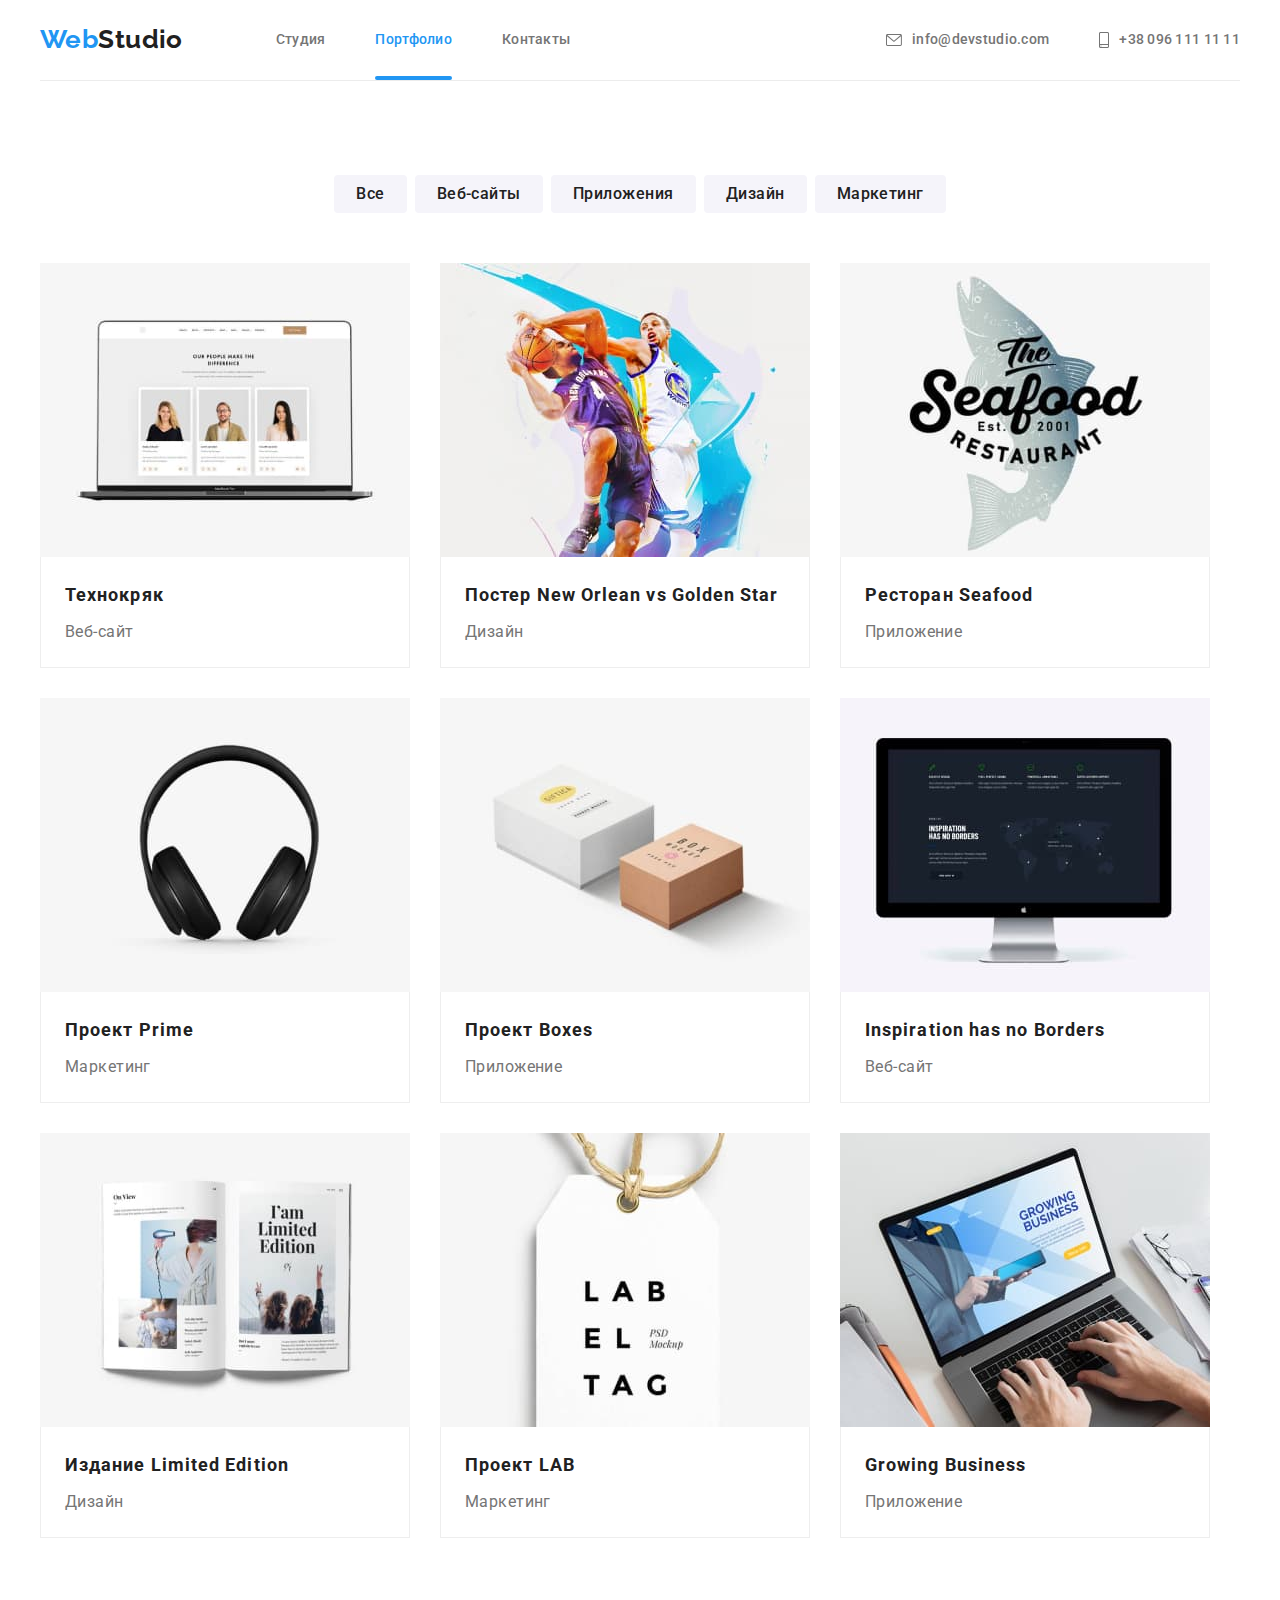
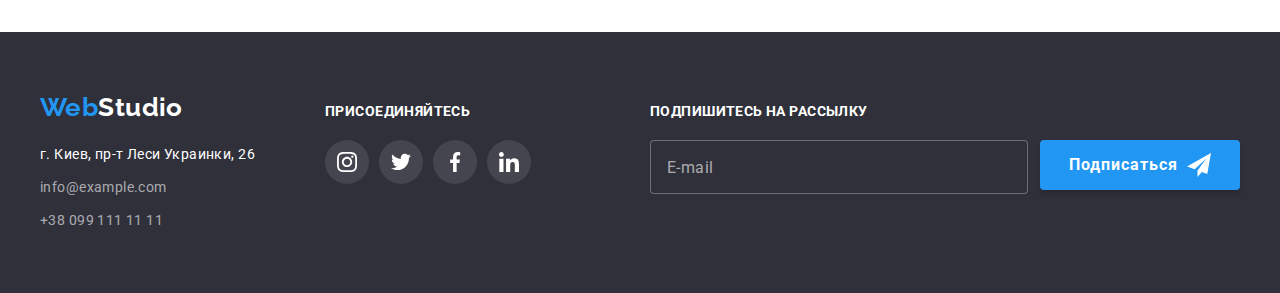
==== portfolio.html @ eac15ec3 "1" ====
<!DOCTYPE html>
<html lang="ru">
<head>
    <meta charset="UTF-8">
    <meta http-equiv="X-UA-Compatible" content="IE=edge">
    <meta name="viewport" content="width=device-width, initial-scale=1.0">
    <link href="https://fonts.googleapis.com/css2?family=Raleway:wght@700&family=Roboto:wght@400;500;700;900&display=swap"
        rel="stylesheet">
    <title>Document</title>
    <link rel="stylesheet" href="https://cdnjs.cloudflare.com/ajax/libs/modern-normalize/1.1.0/modern-normalize.min.css"
        integrity="sha512-wpPYUAdjBVSE4KJnH1VR1HeZfpl1ub8YT/NKx4PuQ5NmX2tKuGu6U/JRp5y+Y8XG2tV+wKQpNHVUX03MfMFn9Q=="
        crossorigin="anonymous" referrerpolicy="no-referrer" />
    <link rel="stylesheet" href="css/styles.css">
</head>
<body>
    <header>
        <div class="container">
        
            <nav class="menu">
                <a href="./index.html" class="logo">Web<span class="studio-black">Studio</span> </a>
                <ul class="site-nav list">
                    <li class="item"><a href="./index.html" class="color-nav">Студия</a></li>
                    <li class="item"><a href="./portfolio.html" class="color-nav current">Портфолио</a></li>
                    <li class="item"><a href="" class="color-nav">Контакты</a></li>
                </ul>
        
                <ul class="contacts-nav list">
                    <li class="contact-item">
                        <a href="mailto:info@devstudio.com" class="contact">
                            <svg width="16" height="12" class="ikon-header">
                                <use href="./images/symbol-defs.svg#envelope"></use>
                            </svg>
                            info@devstudio.com
                        </a>
                    </li>
        
        
        
                    <li class="contact-item">
                        <a href="tel:+380961111111" class="contact">
                            <svg width="10" height="16" class="ikon-header">
                                <use href="./images/symbol-defs.svg#smartphone"></use>
                            </svg>
                            +38 096 111 11 11
                        </a>
                    </li>
                </ul>
            </nav>
        </div>
    
    </header>
    <main>
        <section class="portfolio section">
            <div class="container">
                <h1 hidden>Портфолио</h1>
                <ul class="portfolio-btn list">
                    <li class="item"><button type="button" class="btn-filter">Все</button></li>
                    <li class="item"><button type="button" class="btn-filter">Веб-сайты</button></li>
                    <li class="item"><button type="button" class="btn-filter">Приложения</button></li>
                    <li class="item"><button type="button" class="btn-filter">Дизайн</button></li>
                    <li class="item"><button type="button" class="btn-filter">Маркетинг</button></li>
                </ul>
            </div>
            <div class="container">
                <ul class="portfolio-foto list">
                    <li class="element">
                        <a href="" class="decor">
                            <div class="portfolio-box">
                                <img src="./images/p-1.jpg" alt="Сайт" width="370" height="294">
                                <p class="portfolio-inbox">Lorem ipsum dolor sit amet consectetur, adipisicing elit. Totam quibusdam animi
                                     deleniti odio vitae quos soluta facilis iste rerum labore.</p>
                            </div>
                            <div class="border-content">
                                <h2 class="portfolio-title">Технокряк</h2>
                                <p class="potrfolio-text">Веб-сайт</p>
                            </div>
                        </a>
                    </li>
                    <li class="element">
                        <a href="" class="decor">
                            <div class="portfolio-box">
                                <img src="./images/p-2.jpg" alt="Сайт" width="370" height="294">
                                <p class="portfolio-inbox">Lorem ipsum dolor sit amet consectetur, adipisicing elit. Totam quibusdam animi
                                    deleniti odio vitae quos soluta facilis iste rerum labore.</p>
                            </div>
                            <div class="border-content">
                                <h2 class="portfolio-title">Постер New Orlean vs Golden Star</h2>
                                <p class="potrfolio-text">Дизайн</p>
                            </div>
                        </a>
                    </li>              
                    <li class="element">
                        <a href="" class="decor">
                            <div class="portfolio-box">
                                <img src="./images/p-3.jpg" alt="Ресторан" width="370" height="294">
                                <p class="portfolio-inbox">Lorem ipsum dolor sit amet consectetur, adipisicing elit. Totam quibusdam animi
                                    deleniti odio vitae quos soluta facilis iste rerum labore.</p>
                            </div>
                            <div class="border-content">
                                <h2 class="portfolio-title">Ресторан Seafood</h2>
                                <p class="potrfolio-text">Приложение</p>
                            </div>
                        </a>
                    </li>
                    <li class="element">
                        <a href="" class="decor">
                            <div class="portfolio-box">
                                <img src="./images/p-4.jpg" alt="Наушники" width="370" height="294">
                                <p class="portfolio-inbox">Lorem ipsum dolor sit amet consectetur, adipisicing elit. Totam quibusdam animi
                                deleniti odio vitae quos soluta facilis iste rerum labore.</p>
                            </div>                 
                            <div class="border-content">
                                <h2 class="portfolio-title">Проект Prime</h2>
                                <p class="potrfolio-text">Маркетинг</p>
                            </div>
                        </a>
                    </li>
                    <li class="element">
                        <a href="" class="decor">
                            <div class="portfolio-box">
                                <img src="./images/p-5.jpg" alt="Коробки" width="370" height="294">
                                <p class="portfolio-inbox">Lorem ipsum dolor sit amet consectetur, adipisicing elit. Totam quibusdam animi
                                    deleniti odio vitae quos soluta facilis iste rerum labore.</p>
                            </div>
                            <div class="border-content">
                                <h2 class="portfolio-title" class="potrfolio-title" >Проект Boxes</h2>
                                <p class="potrfolio-text">Приложение</p>
                            </div>
                        </a>
                    </li>
                    <li class="element">
                        <a href="" class="decor">
                            <div class="portfolio-box">
                                <img src="./images/p-6.jpg" alt="Монитор" width="370" height="294">
                                <p class="portfolio-inbox">Lorem ipsum dolor sit amet consectetur, adipisicing elit. Totam quibusdam animi
                                    deleniti odio vitae quos soluta facilis iste rerum labore.</p>
                            </div>
                            <div class="border-content">
                                <h2 class="portfolio-title"  class="potrfolio-title"lang="en">Inspiration has no Borders</h2>
                                <p class="potrfolio-text">Веб-сайт</p>
                            </div>
                        </a>
                    </li>
                    <li class="element">
                        <a href="" class="decor">
                            <div class="portfolio-box">
                                <img src="./images/p-7.jpg" alt="Журнал" width="370" height="294">
                                <p class="portfolio-inbox">Lorem ipsum dolor sit amet consectetur, adipisicing elit. Totam quibusdam animi
                                    deleniti odio vitae quos soluta facilis iste rerum labore.</p>
                            </div>
                            <div class="border-content">
                                <h2 class="portfolio-title">Издание Limited Edition</h2>
                                <p class="potrfolio-text">Дизайн</p>
                            </div>
                        </a>
                    </li>
                    <li class="element">
                        <a href="" class="decor">
                            <div class="portfolio-box">
                                <img src="./images/p-8.jpg" alt="Бирка" width="370" height="294">
                                <p class="portfolio-inbox">Lorem ipsum dolor sit amet consectetur, adipisicing elit. Totam quibusdam animi
                                    deleniti odio vitae quos soluta facilis iste rerum labore.</p>
                            </div>
                            <div class="border-content">
                                <h2 class="portfolio-title">Проект LAB</h2>
                                <p class="potrfolio-text">Маркетинг</p>
                            </div>
                        </a>
                    </li>
                    <li class="element">
                        <a href="" class="decor">
                            <div class="portfolio-box">
                                <img src="./images/p-9.jpg" alt="Ноутбук" width="370" height="294">
                                <p class="portfolio-inbox">Lorem ipsum dolor sit amet consectetur, adipisicing elit. Totam quibusdam animi
                                    deleniti odio vitae quos soluta facilis iste rerum labore.</p>
                            </div>
                            <div class="border-content">
                                <h2 class="portfolio-title" lang="en">Growing Business</h2>
                                <p class="potrfolio-text">Приложение</p>
                            </div>
                        </a>
                    </li>
                </ul>
            </div>
        </section>
    </main>
    <footer class="footer">
    <div class="container">
        <address>
            <div class="about-footer">
                <div class="footer-content">
    
                    <a href="./index.html" class="logo-footer">Web<span class="studio-white">Studio</span></a>
                    <ul class="footer-nav list">
    
                        <li><a href="https://goo.gl/maps/dz8LgYKqn3LP9GC87" target="_blank" class="contact-map">г. Киев,
                                пр-т
                                Леси Украинки,
                                26</a></li>
                        <li><a href="mailto:info@example.com" class="contact-footer">info@example.com</a></li>
                        <li><a href="tel:+380991111111" class="contact-footer">+38 099 111 11 11</a></li>
                    </ul>
                </div>
                <div>
    
                    <h2 class="invite">ПРИСОЕДИНЯЙТЕСЬ</h2>
                    <div class="">
                        <ul class="footer-soc list">
                            <li class="social-item">
                                <a href="" class="social-link">
                                    <svg class="social-element" width="20" height="20">
                                        <use href="./images/symbol-defs.svg#instagram"></use>
                                    </svg>
                                </a>
                            </li>
                            <li class="social-item">
                                <a href="" class="social-link">
                                    <svg class="social-element" width="20" height="20">
                                        <use href="./images/symbol-defs.svg#twitter"></use>
                                    </svg>
                                </a>
                            </li>
                            <li class="social-item">
                                <a href="" class="social-link">
                                    <svg class="social-element" width="20" height="20">
                                        <use href="./images/symbol-defs.svg#facebook"></use>
                                    </svg>
                                </a>
                            </li>
                            <li class="social-item">
                                <a href="" class="social-link">
                                    <svg class="social-element" width="20" height="20">
                                        <use href="./images/symbol-defs.svg#linkedin"></use>
                                    </svg>
                                </a>
                            </li>
                        </ul>
                    </div>
    
                </div>
                <div class="subscribe">
                    <p class="invite">ПОДПИШИТЕСЬ НА РАССЫЛКУ</p>
                    <form class="box-subscribe">
                        <label for="subscribe"></label>
                        <input class="input-subscribe" type="email" name="subscribe" id="subscribe" placeholder="E-mail">
                        <button class="btn-subscribe" type="submit">Подписаться
                            <svg width="24" height="24">
                                <use href="./images/symbol-defs.svg#telegram"></use>
                            </svg>
                        </button>
                    </form>
                </div>
            </div>
        </address>
    </div>
    </footer>
    

</body>
</html>
---- css/styles.css ----
:root {
  --primery-text-color: #212121;
  --title-text-color: #757575;
  --acccent-text-color: #2196f3;
  --text-white-color: #ffffff;
  --button-portfolio: #f5f4fa;
  --back-ground-color: #ffffff;
  --border-color: #eeeeee;
  --bkg-hover-btn-hero: #188ce8;
  --bkg-hero: #2f303a;
  --bottom-line-header: #ececec;
  --logo-of-clients: #afb1b8;
}

body {
  font-family: Roboto, sans-serif;
  color: var(--title-text-color);
  letter-spacing: 0.03em;
  margin: 0;
  background-color: var(--back-ground-color);
  font-size: 14px;
}

img {
  display: block;
}

.title {
  color: var(--primery-text-color);
  font-weight: 700;
  font-size: 36px;
  line-height: 1.16;
  text-align: center;
  margin-top: 0;
  margin-bottom: 50px;
}

.list {
  list-style: none;
  padding: 0px;
  margin: 0px;
}

.text {
  line-height: 1.71;
  margin: 10px 0 0 0;
}
.section {
  padding-top: 94px;
  padding-bottom: 94px;
}

.container {
  margin: 0 auto;
  padding-left: 15px;
  padding-right: 15px;
  width: 1200px;
}

/* header */
.header {
  background-color: var(--back-ground-color);
}

.menu {
  display: flex;
  align-items: center;
  border-bottom: 1px solid var(--bottom-line-header);
}

.logo {
  margin-right: 93px;
  color: var(--acccent-text-color);
  font-family: Raleway, sans-serif;
  font-weight: 700;
  font-size: 26px;
  line-height: 1.2;
  text-decoration: none;
}

.studio-black {
  color: var(--primery-text-color);
}

.studio-white {
  color: var(--text-white-color);
}

.site-nav {
  display: flex;
}
.site-nav .item + .item {
  margin-left: 50px;
}

.item :hover,
.item :focus {
  color: var(--acccent-text-color);
}

.site-nav .color-nav.current {
  color: var(--acccent-text-color);
}
.item {
  position: relative;
}

.color-nav.current::after {
  opacity: 1;
}

.color-nav::after{
  content: '';
  position: absolute;
  background-color:  var(--acccent-text-color);
  height: 4px;
  width: 100%;
  left: 0;
  bottom: 0;
  opacity: 0;
  border-radius:2px ;
}

.color-nav {
  color: var(--title-text-color);
  display: block;
  padding-top: 32px;
  padding-bottom: 32px;
  font-weight: 500;
  line-height: 1.14;
  letter-spacing: 0.02em;
  text-decoration: none;
}

.contacts-nav {
  display: flex;
  align-items: center;
  margin-left: auto;
}

.contacts-nav .contact-item +.contact-item {
  margin-left: 50px;
}

.contact-item :hover,
.contact-item :focus {
  color: var(--acccent-text-color);
  fill: var(--acccent-text-color);
}

.contact {
  padding-top: 32px;
  padding-bottom: 32px;
  color: var(--title-text-color);
  font-weight: 500;
  line-height: 1.14;
  letter-spacing: 0.02em;
  text-decoration: none;
  fill: var(--title-text-color);
  align-items: center;
  display: flex;
}
.ikon-header {
  margin-right: 10px;
}

/* hero */
.hero {
  max-width: 1600px;
  height: 600px;
  margin-left: auto;
  margin-right: auto;
  text-align: center;

  background-image: linear-gradient(
      rgba(47, 48, 58, 0.4),
      rgba(47, 48, 58, 0.4)
    ),
    url(../images/hero-img.jpg);
  background-repeat: no-repeat;
  background-position: center;
  background-size: cover;
  background-color: var(--bkg-hero);
  padding-top: 200px;
  padding-bottom: 200px;
}

.hero-title {
  width: 696px;
  margin: 0 auto;
  color: var(--text-white-color);
  font-weight: 900;
  font-size: 44px;
  line-height: 1.36;
  text-align: center;
  letter-spacing: 0.06em;
}

.hero-button {
  height: 50px;
  width: 200px;
  color: var(--text-white-color);
  background-color: var(--acccent-text-color);
  font-family: "Roboto";
  font-weight: 700;
  font-size: 16px;
  line-height: 1.88;
  letter-spacing: 0.06em;
  border-radius: 4px;
  text-align: center;
  border: 1px transparent;
  margin-top: 30px;
  cursor: pointer;
  box-shadow: 0px 4px 4px rgba(0, 0, 0, 0.15);
}

.hero-button:hover,
.hero-button:focus {
  background-color: var(--bkg-hover-btn-hero);
}





/* our advantage */
.advantage {
  padding-bottom: 0;
}

.list.odds {
  display: flex;
  flex-wrap: wrap;
}

.info::before {
  display: block;
  content: "";
  height: 120px;
  margin-bottom: 30px;
  background-size: 70px;
  background-repeat: no-repeat;
  background-position: center;
  background-color: var(--button-portfolio);
}

.ikon-clock::before {
  background-image: url(../images/clock.svg);
}

.ikon-antenna::before {
  background-image: url(../images/antenna.svg);
}

.ikon-diagram::before {
  background-image: url(../images/diagram.svg);
}

.ikon-astronaut::before {
  background-image: url(../images/astronaut.svg);
}

.info {
  width: 270px;
  margin-right: 30px;
}

.info:nth-child(4n) {
  margin-right: 0;
}

.advantage-list {
  color: var(--primery-text-color);
  margin: 0;
  font-weight: 700;
  font-size: 14px;
  line-height: 1.14;
}

/* our work */
.work-foto {
  position: relative;
}

.work-text{
  position: absolute;
  left: 0;
  bottom: 0;
  height: 70px;
  width: 100%;
  margin: 0;
  display: flex;
  justify-content: center;
  align-items: center;
  font-weight: 700;
  line-height: 1.14;
  color: var(--text-white-color);
  background-color: rgba(47, 48, 58, 0.8);
}

.example {
  margin-right: 30px;
}

.example:nth-child(3n) {
  margin-right: 0px;
}

/* section-our-team */
.team {
  background-color: var(--button-portfolio);
}

.list.row {
  display: flex;
  flex-wrap: wrap;
}

.staff {
  background-color: var(--back-ground-color);
  border-radius: 0 0 4px 4px;
  margin-right: 30px;
  box-shadow: 0px 1px 3px rgba(0, 0, 0, 0.12), 0px 1px 1px rgba(0, 0, 0, 0.14),
    0px 2px 1px rgba(0, 0, 0, 0.2);
}

.staff:nth-child(4n) {
  margin-right: 0;
}

.staff-info {
  text-align: center;
  padding-top: 30px;
  padding-bottom: 30px;
}

.team-name {
  color: var(--primery-text-color);
  font-weight: 500;
  font-size: 16px;
  line-height: 1.18;
  margin: 0 0 10px 0;
}

.position {
  font-size: 16px;
  line-height: 1.18;
  margin: 0;
}

.staff-soc {
  display: flex;
  justify-content: center;
  margin-top: 16px;
}

.soc-item + .soc-item {
  margin-left: 10px;
}

.soc-link {
  width: 44px;
  height: 44px;
  border-radius: 50%;
  display: flex;
  align-items: center;
  justify-content: center;
  fill: var(--logo-of-clients);
}

.soc-link:hover {
  background-color: var(--acccent-text-color);
  fill: var(--text-white-color);
}
.soc-link:focus {
  background-color: var(--acccent-text-color);
  fill: var(--text-white-color);
}

/* our clients */
.clients-list {
  display: flex;
  justify-content: center;
}

.clients-item + .clients-item {
  margin-left: 30px;
}
.clients-item {
  width: 170px;
  height: 92px;
  border: 1px solid var(--logo-of-clients);
  border-radius: 4px;
  display: flex;
  justify-content: center;
  align-items: center;
}
.clients-item:hover,
.clients-item:focus {
  border-color: var(--acccent-text-color);
}

.clients-link {
  padding: 15px 32px;
  fill: var(--logo-of-clients);
}
.clients-link:hover,
.clients-link:focus {
  fill: var(--acccent-text-color);
}

/* footer */

.logo-footer {
  color: var(--acccent-text-color);
  font-family: Raleway, sans-serif;
  font-weight: 700;
  font-size: 26px;
  line-height: 1.2;
  text-decoration: none;
}
.footer-content {
  font-style: normal;
  margin-right: 70px;
}

.footer {
  background-color: var(--bkg-hero);
  padding-top: 60px;
  padding-bottom: 60px;
}
.about-footer {
  display: flex;
}

.contact-map {
  display: inline-block;
  color: var(--text-white-color);
  line-height: 1.71;
  text-decoration: none;
  margin: 20px 0 0 0;
}

.contact-footer {
  display: inline-block;
  color: rgba(255, 255, 255, 0.6);
  line-height: 1.71;
  text-decoration: none;
  margin: 9px 0 0 0;
}

.invite {
  margin-top: 12px;
  margin-bottom: 20px;
  font-family: "Roboto";
  font-style: normal;
  font-weight: 700;
  font-size: 14px;
  line-height: 1.14;
  letter-spacing: 0.03em;
  color: var(--text-white-color);
}

.footer-soc {
  display: flex;
}
.footer-nav :hover,
.footer-nav :focus {
  color: var(--acccent-text-color);
}

.social-item {
  margin-right: 10px;
}
.social-link {
  width: 44px;
  height: 44px;
  border-radius: 50%;
  display: flex;
  align-items: center;
  justify-content: center;
  background: rgba(255, 255, 255, 0.1);
}

.social-link:hover {
  background-color: var(--acccent-text-color);
}
.social-link:focus {
  background-color: var(--acccent-text-color);
}

.social-element {
  fill: var(--text-white-color);
}
.subscribe{
  margin-left: auto;
}
.box-subscribe{
  display: flex;
}
.input-subscribe{
  width: 358px;
  height: 50px;
  border: 1px solid rgba(255, 255, 255, 0.3);
  border-radius: 4px;
  background-color: var(--bkg-hero);
  padding-left: 16px;
  display: flex;
  align-items: center;
  font-family: 'Roboto';
  font-style: normal;
  font-weight: 400;
  font-size: 16px;
  line-height: 1.25;
  color: rgba(255, 255, 255, 0.6);
  letter-spacing: 0.03em;
}
.input-subscribe::placeholder{
  color: rgba(255, 255, 255, 0.6);
}
.btn-subscribe{
  display: flex;
  align-items: center;
  justify-content: space-between;
  height: 50px;
  width: 200px;
  padding: 0 29px;
  color: var(--text-white-color);
  background-color: var(--acccent-text-color);
  font-family: "Roboto";
  font-weight: 700;
  font-size: 16px;
  line-height: 1.88;
  letter-spacing: 0.06em;
  border-radius: 4px;
  margin-left: 12px;
  text-align:center;
  border: 1px transparent;
  cursor: pointer;
  box-shadow: 0px 4px 4px rgba(0, 0, 0, 0.15);
}
.btn-subscribe:hover,
.btn-subscribe:focus{
  background-color: var(--bkg-hover-btn-hero);
}

/* portfolio */
.portfolio {
  background-color: var(--back-ground-color);
}

.portfolio-btn {
  padding-top: 0;
  padding-bottom: 50px;
}

.portfolio-title {
  margin: 0 0 4px 0;
  color: var(--primery-text-color);
  font-weight: 700;
  font-size: 18px;
  line-height: 2;
  letter-spacing: 0.06em;
}

.potrfolio-text {
  margin: 0;
  color: var(--title-text-color);
  font-size: 16px;
  line-height: 1.88;
}



.portfolio-btn.list {
  display: flex;
  justify-content: center;
}

.portfolio-btn .item + .item {
  margin-left: 8px;
}

.btn-filter {
  display: inline-block;
  color: var(--primery-text-color);
  background-color: var(--button-portfolio);
  font-family: "Roboto";
  font-style: normal;
  font-weight: 500;
  font-size: 16px;
  line-height: 1.62;
  letter-spacing: 0.03em;
  border-radius: 4px;
  padding: 6px 22px;
  text-align: center;
  border: 1px transparent;
  cursor: pointer;
}

.btn-filter:hover,
.btn-filter:focus {
  color: var(--text-white-color);
  background-color: var(--acccent-text-color);
  box-shadow: 0px 3px 1px rgba(0, 0, 0, 0.1), 0px 1px 2px rgba(0, 0, 0, 0.08),
    0px 2px 2px rgba(0, 0, 0, 0.12);
}

.portfolio-foto {
  display: flex;
  flex-wrap: wrap;
}

.border-content {
  padding: 20px 24px;
  border-bottom: 1px solid var(--border-color);
  border-left: 1px solid var(--border-color);
  border-right: 1px solid var(--border-color);
}

.element {
  margin-right: 30px;
  margin-bottom: 30px;
  
}

.decor:hover .portfolio-inbox,
.decor:focus .portfolio-inbox{
  transform: translateY(0);
}
 

.decor:hover,
.decor:focus {
  box-shadow: 0px 1px 1px rgba(0, 0, 0, 0.12),
  0px 4px 4px rgba(0, 0, 0, 0.06),
  1px 4px 6px rgba(0, 0, 0, 0.16);
}

 
.element:nth-child(3n) {
  margin-right: 0;
}

.element:nth-last-child(-n + 3) {
  margin-bottom: 0;
}
.decor {
  text-decoration: none;
  display: block;
}

.portfolio-box{
  position: relative;
  overflow: hidden;
}

.portfolio-inbox{
  position: absolute;
  left: 0;
  bottom: 0;
  height: 100%;
  margin: 0;
  padding: 64px 24px 64px 24px;
  color: var(--text-white-color);
  background-color: rgba(33, 150, 243, 0.9);
  font-size: 18px;
  line-height: 1.55;
  transform: translateY(101%);
  transition: transform 250ms cubic-bezier(0.4, 0, 0.2, 1);
}
.is-hidden {
  visibility: hidden;
  opacity: 0;
  pointer-events: none;
}

.backdrop {
  position: fixed;
  top: 0;
  left: 0;
  width: 100%;
  height: 100%;
  background-color: rgba(0, 0, 0, 0.2);
  transition: opacity 250ms,visibility 250ms;
}

.backdrop.is-hidden .modal{
  transform: translate(-50%, -50%) scale(10%);
}
.modal {
  position: absolute;
  top: 50%;
  left: 50%;
  transform: translate(-50%, -50%) scale(100%);
  width: 528px;
  min-height: 581px;
  padding: 40px;
  background-color: var(--back-ground-color);
  box-shadow: 0px 1px 3px rgba(0, 0, 0, 0.12),
  0px 1px 1px rgba(0, 0, 0, 0.14),
  0px 2px 1px rgba(0, 0, 0, 0.2);
  border-radius: 4px;
  transition: transform 250ms cubic-bezier(0.075, 0.82, 0.165, 1);
}
.btn-close:hover,
.btn-close:focus{
  fill: var(--acccent-text-color);
}

.btn-close {
  display: flex;
  justify-content: center;
  align-items: center;
  position: absolute;
  width: 30px;
  height: 30px;
  top: 8px;
  right: 8px;
  cursor: pointer;
  background-color: var(--back-ground-color);
  border-radius: 50%;
  border: 1px solid rgba(0, 0, 0, 0.1);
  padding: 0;
}

.form-title{
  margin: 0;
  padding-bottom: 12px;
  font-weight: 700;
  font-size: 20px;
  line-height: 1.15;
  text-align: center;
  color: var(--primery-text-color);
}
.form-group {
  display: flex;
  flex-direction: column;
}


.label-title{
  position: relative;
  padding-bottom: 4px;
  font-size: 12px;
  line-height: 1.16;
  letter-spacing: 0.01em;
  color: var(--title-text-color);
}
.form-field{
position: relative;
display: flex;
flex-direction: column;
margin-bottom: 10px;
}

.input-text:focus {
  outline: 1px solid var(--acccent-text-color);
}

.input-text:focus+.form-icon {
  fill: var(--acccent-text-color);
}

.input-text{
  height: 40px;
  padding-left: 42px;
  border: 1px solid rgba(33, 33, 33, 0.2);
  border-radius: 4px;
  transition: 250ms cubic-bezier(0.4, 0, 0.2, 1);
}

.form-icon{
  position: absolute;
  top: 50%;
  left: 12px;
  transform: translateY(-50%);
  transition: 250ms cubic-bezier(0.4, 0, 0.2, 1);
}
.modal-coment:focus {
 outline:1px solid var(--acccent-text-color);
  
}

.modal-coment{
  
  margin-bottom: 20px;
  padding: 12px 16px;
  resize: none;
  height: 120px;
  border: 1px solid rgba(33, 33, 33, 0.2);
  border-radius: 4px;
  transition: 250ms cubic-bezier(0.4, 0, 0.2, 1);
}
.modal-coment::placeholder{
  font-size: 12px;
  line-height: 1.16;
  letter-spacing: 0.01em;
  color: rgba(117, 117, 117, 0.5);
  background-color: transparent;
}

.form-agree{
  position: relative;
  line-height:1.71;
  display: flex;
  align-items: center;
  justify-content: center;
}



.form-link{
  line-height:1.71;
  color: var(--acccent-text-color);
}
.form-link:hover{
  text-decoration: none;
}

.visually-hidden{
  -webkit-appearance: none;
  -moz-appearance: none;
  appearance: none;
  /* width: 1px;
  height: 1px;
  margin: -1px;
  bottom: 0;
  padding: 0;
  clip: rect(0 0 0 0);
  overflow: hidden; */
}

.checkbox-agree{
  position: absolute;
  /* margin-right: 7px;
  width: 16px;
  height: 15px; */
}


.castom-check{
  margin-right: 7px;
  width: 16px;
  height: 15px;
  border-radius: 2px;
  border: 2px solid var(--primery-text-color); 
}


.checkbox-agree:checked +.castom-check{
background-color: var(--acccent-text-color);
border-color: transparent;
background-origin:content-box ;
background-image: url(../images/check.svg);
background-size: contain;
background-repeat: no-repeat;
}
.checkbox-agree:focus +.castom-check {
 box-shadow: 0px 0px 1px 1px rgba(96, 93, 93,0.8);

}
.send-button{
  display: flex;
  justify-content: center;
}
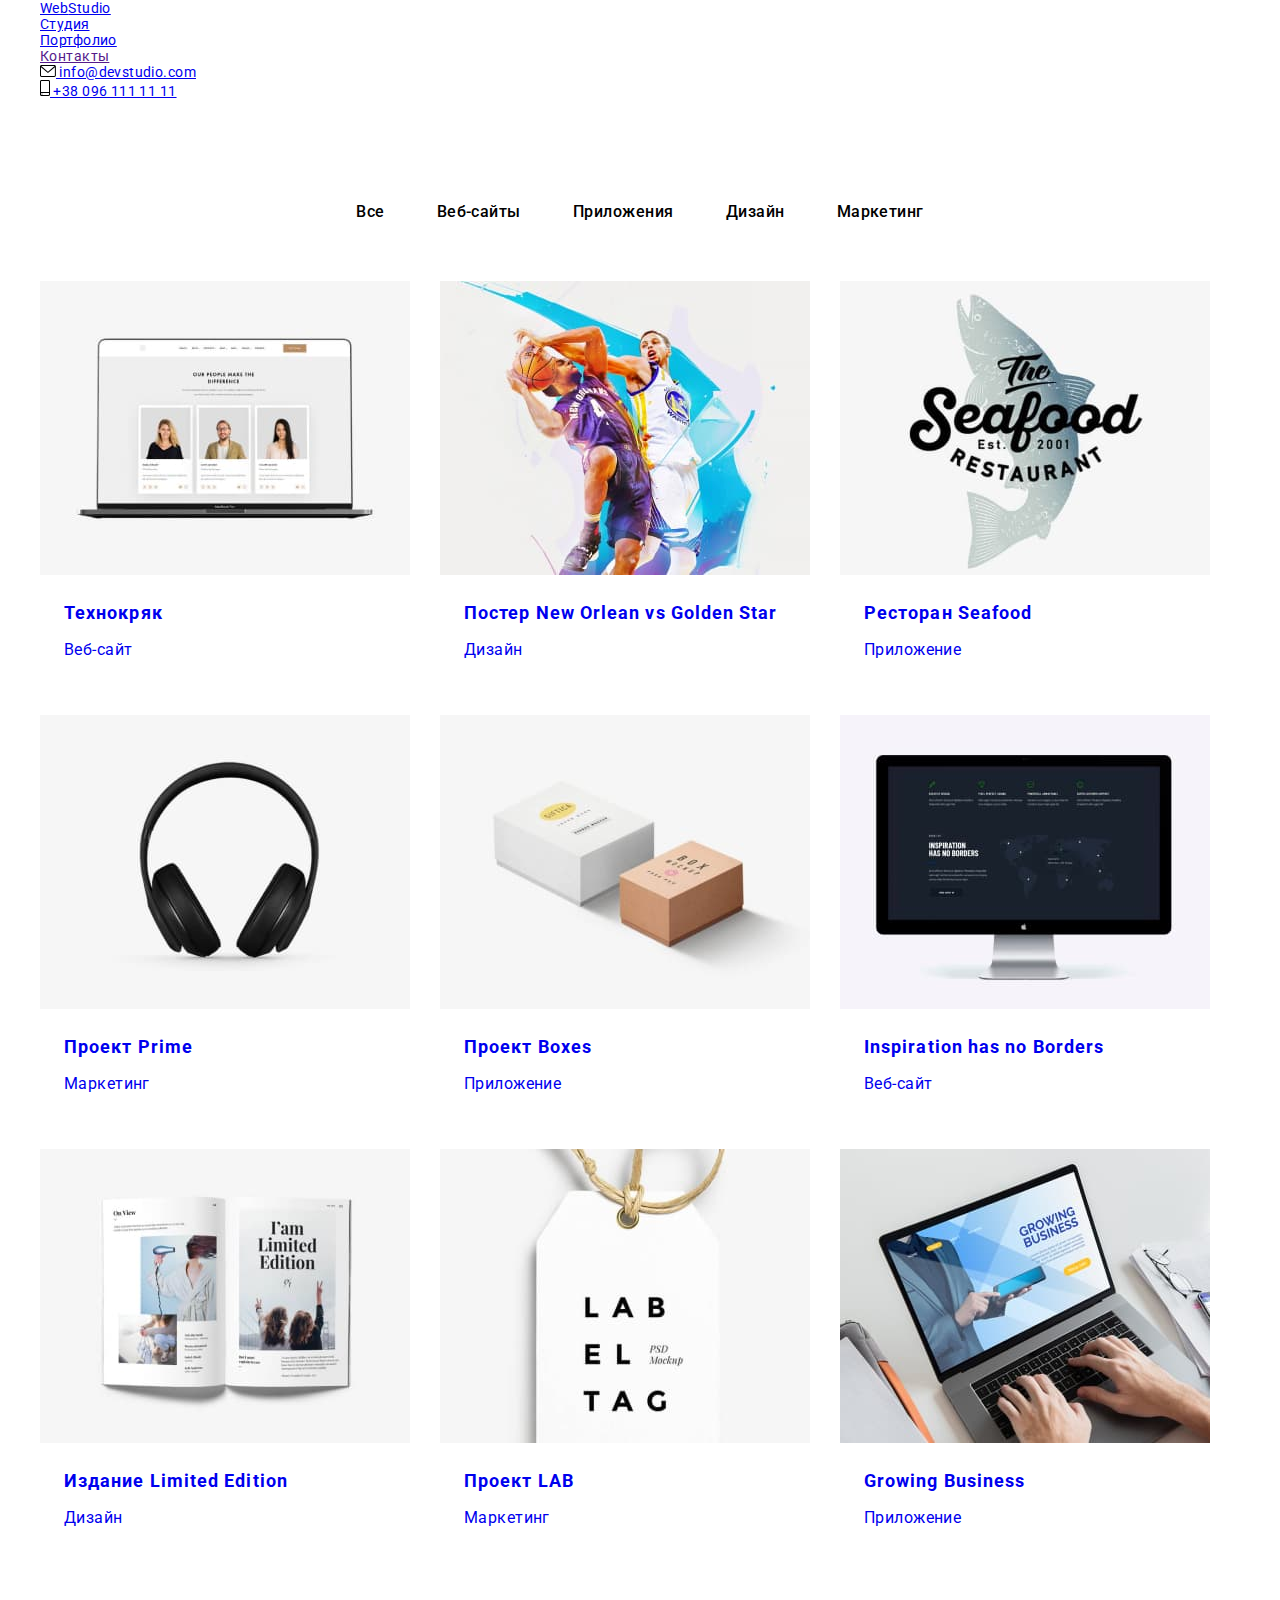
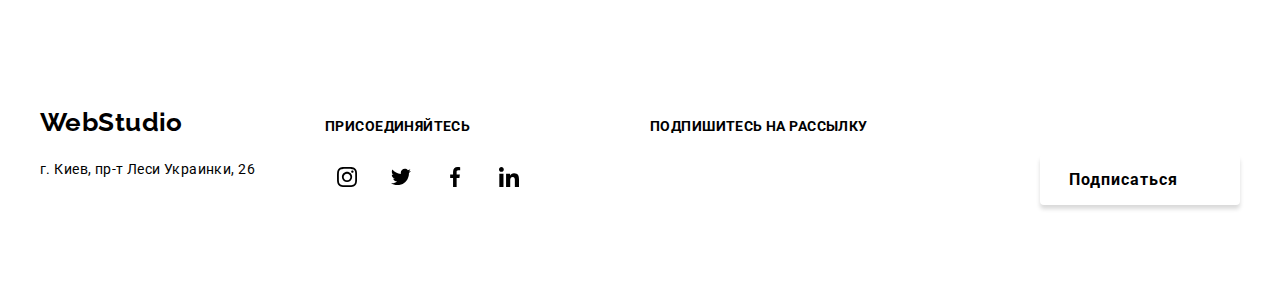
==== commit 9881f029: "2" ====
--- a/portfolio.html
+++ b/portfolio.html
@@ -17,28 +17,26 @@
         <div class="container">
         
             <nav class="menu">
-                <a href="./index.html" class="logo">Web<span class="studio-black">Studio</span> </a>
+                <a href="./index.html" class="menu__logo">Web<span class="menu__logo--black">Studio</span></a>
                 <ul class="site-nav list">
-                    <li class="item"><a href="./index.html" class="color-nav">Студия</a></li>
-                    <li class="item"><a href="./portfolio.html" class="color-nav current">Портфолио</a></li>
-                    <li class="item"><a href="" class="color-nav">Контакты</a></li>
+                    <li class="site-nav__item"><a href="./index.html" class="site-nav__pages">Студия</a></li>
+                    <li class="site-nav__item"><a href="./portfolio.html" class="site-nav__pages current">Портфолио</a></li>
+                    <li class="site-nav__item"><a href="" class="site-nav__pages">Контакты</a></li>
                 </ul>
         
                 <ul class="contacts-nav list">
-                    <li class="contact-item">
-                        <a href="mailto:info@devstudio.com" class="contact">
-                            <svg width="16" height="12" class="ikon-header">
+                    <li class="contacts-nav__item">
+                        <a href="mailto:info@devstudio.com" class="contacts-nav__contact">
+                            <svg width="16" height="12" class="contacts-nav__icon">
                                 <use href="./images/symbol-defs.svg#envelope"></use>
                             </svg>
                             info@devstudio.com
                         </a>
                     </li>
-        
-        
-        
-                    <li class="contact-item">
-                        <a href="tel:+380961111111" class="contact">
-                            <svg width="10" height="16" class="ikon-header">
+                    
+                    <li class="contacts-nav__item">
+                        <a href="tel:+380961111111" class="contacts-nav__contact">
+                            <svg width="10" height="16" class="contacts-nav__icon">
                                 <use href="./images/symbol-defs.svg#smartphone"></use>
                             </svg>
                             +38 096 111 11 11
--- a/css/styles.css
+++ b/css/styles.css
@@ -1,16 +1,3 @@
-:root {
-  --primery-text-color: #212121;
-  --title-text-color: #757575;
-  --acccent-text-color: #2196f3;
-  --text-white-color: #ffffff;
-  --button-portfolio: #f5f4fa;
-  --back-ground-color: #ffffff;
-  --border-color: #eeeeee;
-  --bkg-hover-btn-hero: #188ce8;
-  --bkg-hero: #2f303a;
-  --bottom-line-header: #ececec;
-  --logo-of-clients: #afb1b8;
-}
 
 body {
   font-family: Roboto, sans-serif;
@@ -56,172 +43,8 @@
   padding-right: 15px;
   width: 1200px;
 }
-
 /* header */
-.header {
-  background-color: var(--back-ground-color);
-}
-
-.menu {
-  display: flex;
-  align-items: center;
-  border-bottom: 1px solid var(--bottom-line-header);
-}
-
-.logo {
-  margin-right: 93px;
-  color: var(--acccent-text-color);
-  font-family: Raleway, sans-serif;
-  font-weight: 700;
-  font-size: 26px;
-  line-height: 1.2;
-  text-decoration: none;
-}
-
-.studio-black {
-  color: var(--primery-text-color);
-}
-
-.studio-white {
-  color: var(--text-white-color);
-}
-
-.site-nav {
-  display: flex;
-}
-.site-nav .item + .item {
-  margin-left: 50px;
-}
-
-.item :hover,
-.item :focus {
-  color: var(--acccent-text-color);
-}
-
-.site-nav .color-nav.current {
-  color: var(--acccent-text-color);
-}
-.item {
-  position: relative;
-}
-
-.color-nav.current::after {
-  opacity: 1;
-}
-
-.color-nav::after{
-  content: '';
-  position: absolute;
-  background-color:  var(--acccent-text-color);
-  height: 4px;
-  width: 100%;
-  left: 0;
-  bottom: 0;
-  opacity: 0;
-  border-radius:2px ;
-}
-
-.color-nav {
-  color: var(--title-text-color);
-  display: block;
-  padding-top: 32px;
-  padding-bottom: 32px;
-  font-weight: 500;
-  line-height: 1.14;
-  letter-spacing: 0.02em;
-  text-decoration: none;
-}
-
-.contacts-nav {
-  display: flex;
-  align-items: center;
-  margin-left: auto;
-}
-
-.contacts-nav .contact-item +.contact-item {
-  margin-left: 50px;
-}
-
-.contact-item :hover,
-.contact-item :focus {
-  color: var(--acccent-text-color);
-  fill: var(--acccent-text-color);
-}
-
-.contact {
-  padding-top: 32px;
-  padding-bottom: 32px;
-  color: var(--title-text-color);
-  font-weight: 500;
-  line-height: 1.14;
-  letter-spacing: 0.02em;
-  text-decoration: none;
-  fill: var(--title-text-color);
-  align-items: center;
-  display: flex;
-}
-.ikon-header {
-  margin-right: 10px;
-}
-
 /* hero */
-.hero {
-  max-width: 1600px;
-  height: 600px;
-  margin-left: auto;
-  margin-right: auto;
-  text-align: center;
-
-  background-image: linear-gradient(
-      rgba(47, 48, 58, 0.4),
-      rgba(47, 48, 58, 0.4)
-    ),
-    url(../images/hero-img.jpg);
-  background-repeat: no-repeat;
-  background-position: center;
-  background-size: cover;
-  background-color: var(--bkg-hero);
-  padding-top: 200px;
-  padding-bottom: 200px;
-}
-
-.hero-title {
-  width: 696px;
-  margin: 0 auto;
-  color: var(--text-white-color);
-  font-weight: 900;
-  font-size: 44px;
-  line-height: 1.36;
-  text-align: center;
-  letter-spacing: 0.06em;
-}
-
-.hero-button {
-  height: 50px;
-  width: 200px;
-  color: var(--text-white-color);
-  background-color: var(--acccent-text-color);
-  font-family: "Roboto";
-  font-weight: 700;
-  font-size: 16px;
-  line-height: 1.88;
-  letter-spacing: 0.06em;
-  border-radius: 4px;
-  text-align: center;
-  border: 1px transparent;
-  margin-top: 30px;
-  cursor: pointer;
-  box-shadow: 0px 4px 4px rgba(0, 0, 0, 0.15);
-}
-
-.hero-button:hover,
-.hero-button:focus {
-  background-color: var(--bkg-hover-btn-hero);
-}
-
-
-
-
 
 /* our advantage */
 .advantage {
@@ -669,6 +492,9 @@
   transform: translateY(101%);
   transition: transform 250ms cubic-bezier(0.4, 0, 0.2, 1);
 }
+
+/* modal window */
+
 .is-hidden {
   visibility: hidden;
   opacity: 0;
@@ -703,12 +529,12 @@
   border-radius: 4px;
   transition: transform 250ms cubic-bezier(0.075, 0.82, 0.165, 1);
 }
-.btn-close:hover,
-.btn-close:focus{
+.modal__close:hover,
+.modal__close:focus{
   fill: var(--acccent-text-color);
 }
 
-.btn-close {
+.modal__close {
   display: flex;
   justify-content: center;
   align-items: center;
@@ -724,7 +550,7 @@
   padding: 0;
 }
 
-.form-title{
+.modal__title{
   margin: 0;
   padding-bottom: 12px;
   font-weight: 700;
@@ -733,13 +559,13 @@
   text-align: center;
   color: var(--primery-text-color);
 }
-.form-group {
+.modal__group {
   display: flex;
   flex-direction: column;
 }
 
 
-.label-title{
+.modal__label{
   position: relative;
   padding-bottom: 4px;
   font-size: 12px;
@@ -747,22 +573,22 @@
   letter-spacing: 0.01em;
   color: var(--title-text-color);
 }
-.form-field{
+.modal__field{
 position: relative;
 display: flex;
 flex-direction: column;
 margin-bottom: 10px;
 }
 
-.input-text:focus {
+.modal__input:focus {
   outline: 1px solid var(--acccent-text-color);
 }
 
-.input-text:focus+.form-icon {
+.modal__input:focus+.modal__icon {
   fill: var(--acccent-text-color);
 }
 
-.input-text{
+.modal__input{
   height: 40px;
   padding-left: 42px;
   border: 1px solid rgba(33, 33, 33, 0.2);
@@ -770,20 +596,19 @@
   transition: 250ms cubic-bezier(0.4, 0, 0.2, 1);
 }
 
-.form-icon{
+.modal__icon{
   position: absolute;
   top: 50%;
   left: 12px;
   transform: translateY(-50%);
   transition: 250ms cubic-bezier(0.4, 0, 0.2, 1);
 }
-.modal-coment:focus {
+.modal__coment:focus {
  outline:1px solid var(--acccent-text-color);
   
 }
 
-.modal-coment{
-  
+.modal__coment{
   margin-bottom: 20px;
   padding: 12px 16px;
   resize: none;
@@ -792,7 +617,7 @@
   border-radius: 4px;
   transition: 250ms cubic-bezier(0.4, 0, 0.2, 1);
 }
-.modal-coment::placeholder{
+.modal__coment::placeholder{
   font-size: 12px;
   line-height: 1.16;
   letter-spacing: 0.01em;
@@ -800,7 +625,7 @@
   background-color: transparent;
 }
 
-.form-agree{
+.modal__agree{
   position: relative;
   line-height:1.71;
   display: flex;
@@ -808,13 +633,12 @@
   justify-content: center;
 }
 
-
-
-.form-link{
+.modal__link{
   line-height:1.71;
   color: var(--acccent-text-color);
 }
-.form-link:hover{
+
+.modal__link:hover{
   text-decoration: none;
 }
 
@@ -822,24 +646,14 @@
   -webkit-appearance: none;
   -moz-appearance: none;
   appearance: none;
-  /* width: 1px;
-  height: 1px;
-  margin: -1px;
-  bottom: 0;
-  padding: 0;
-  clip: rect(0 0 0 0);
-  overflow: hidden; */
-}
-
-.checkbox-agree{
+  
+}
+
+.modal__checkbox{
   position: absolute;
-  /* margin-right: 7px;
-  width: 16px;
-  height: 15px; */
-}
-
-
-.castom-check{
+}
+
+.modal__castom-checkbox{
   margin-right: 7px;
   width: 16px;
   height: 15px;
@@ -848,7 +662,7 @@
 }
 
 
-.checkbox-agree:checked +.castom-check{
+.modal__checkbox:checked +.modal__castom-checkbox{
 background-color: var(--acccent-text-color);
 border-color: transparent;
 background-origin:content-box ;
@@ -856,11 +670,11 @@
 background-size: contain;
 background-repeat: no-repeat;
 }
-.checkbox-agree:focus +.castom-check {
+.modal__checkbox:focus +.modal__castom-checkbox {
  box-shadow: 0px 0px 1px 1px rgba(96, 93, 93,0.8);
 
 }
-.send-button{
+.modal__button{
   display: flex;
   justify-content: center;
 }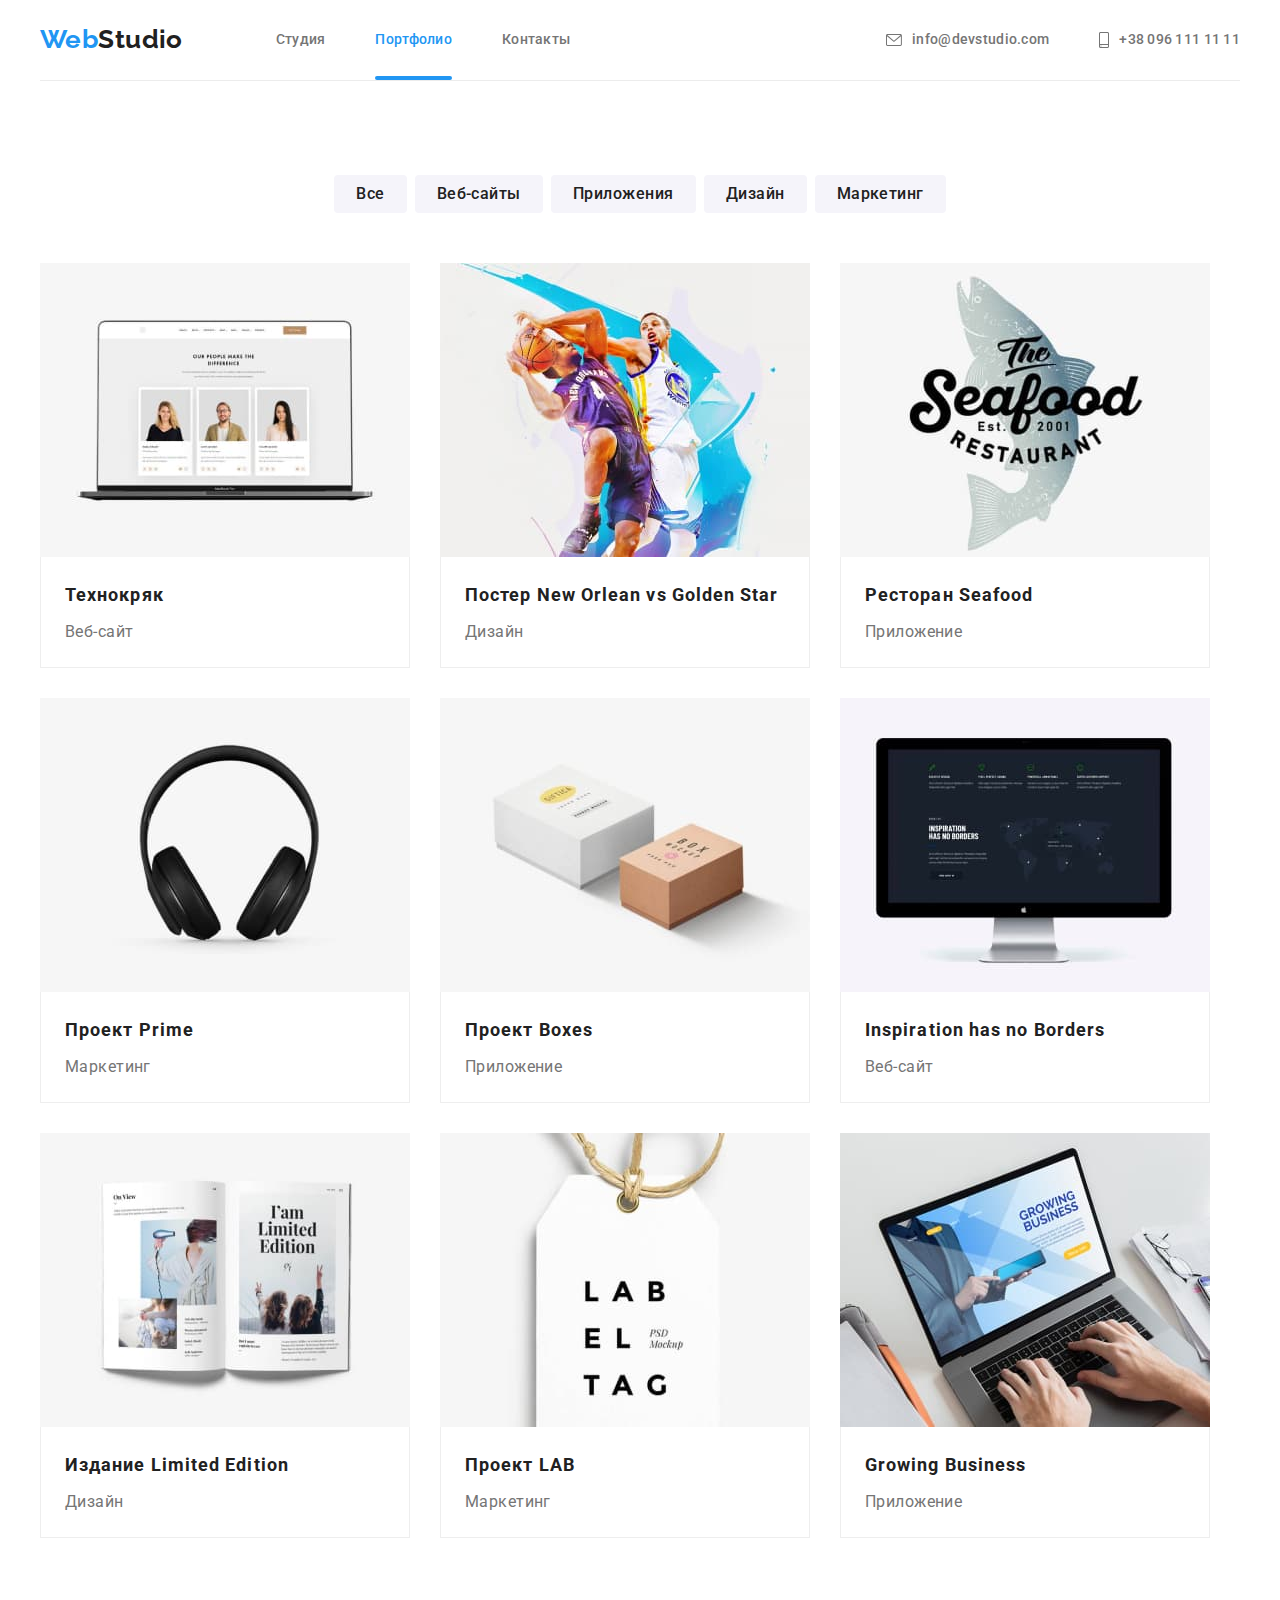
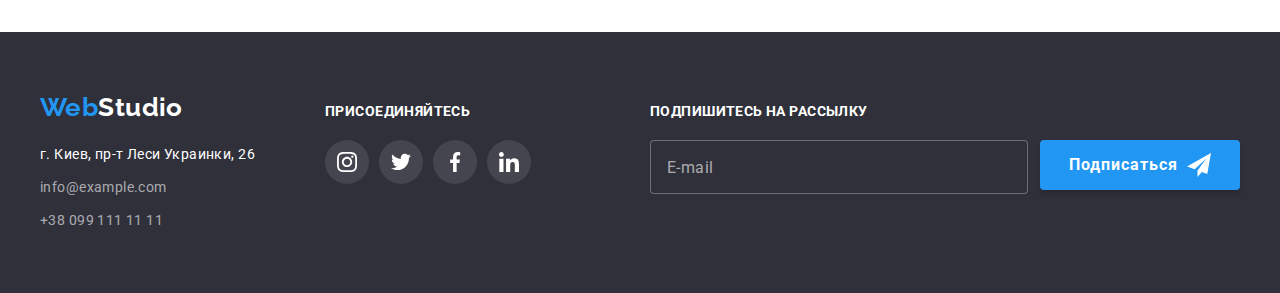
==== commit d4d140a9: "3" ====
--- a/portfolio.html
+++ b/portfolio.html
@@ -11,6 +11,7 @@
         integrity="sha512-wpPYUAdjBVSE4KJnH1VR1HeZfpl1ub8YT/NKx4PuQ5NmX2tKuGu6U/JRp5y+Y8XG2tV+wKQpNHVUX03MfMFn9Q=="
         crossorigin="anonymous" referrerpolicy="no-referrer" />
     <link rel="stylesheet" href="css/styles.css">
+    <link rel="stylesheet" href="css/main.css">
 </head>
 <body>
     <header>
--- a/css/main.css
+++ b/css/main.css
@@ -0,0 +1,1022 @@
+:root {
+  --primery-text-color: #212121;
+  --title-text-color: #757575;
+  --acccent-text-color: #2196f3;
+  --text-white-color: #ffffff;
+  --button-portfolio: #f5f4fa;
+  --back-ground-color: #ffffff;
+  --border-color: #eeeeee;
+  --bkg-hover-btn-hero: #188ce8;
+  --bkg-hero: #2f303a;
+  --bottom-line-header: #ececec;
+  --logo-of-clients: #afb1b8;
+}
+
+body {
+  font-family: Roboto, sans-serif;
+  color: var(--title-text-color);
+  letter-spacing: 0.03em;
+  margin: 0;
+  background-color: var(--back-ground-color);
+  font-size: 14px;
+}
+
+img {
+  display: block;
+}
+
+.title {
+  color: var(--primery-text-color);
+  font-weight: 700;
+  font-size: 36px;
+  line-height: 1.16;
+  text-align: center;
+  margin-top: 0;
+  margin-bottom: 50px;
+}
+
+.text {
+  line-height: 1.71;
+  margin: 10px 0 0 0;
+}
+
+.container {
+  margin: 0 auto;
+  padding-left: 15px;
+  padding-right: 15px;
+  width: 1200px;
+}
+
+.section {
+  padding-top: 94px;
+  padding-bottom: 94px;
+}
+
+.list {
+  list-style: none;
+  padding: 0px;
+  margin: 0px;
+}
+
+.header {
+  background-color: var(--back-ground-color);
+}
+
+.menu {
+  display: -webkit-box;
+  display: -ms-flexbox;
+  display: flex;
+  -webkit-box-align: center;
+      -ms-flex-align: center;
+          align-items: center;
+  border-bottom: 1px solid var(--bottom-line-header);
+}
+
+.menu__logo {
+  margin-right: 93px;
+  color: var(--acccent-text-color);
+  font-family: Raleway, sans-serif;
+  font-weight: 700;
+  font-size: 26px;
+  line-height: 1.2;
+  text-decoration: none;
+}
+
+.menu__logo--black {
+  color: var(--primery-text-color);
+}
+
+.studio-white {
+  color: var(--text-white-color);
+}
+
+.site-nav {
+  display: -webkit-box;
+  display: -ms-flexbox;
+  display: flex;
+}
+
+.site-nav .site-nav__item + .site-nav__item {
+  margin-left: 50px;
+}
+
+.site-nav__item :hover,
+.site-nav__item :focus {
+  color: var(--acccent-text-color);
+}
+
+.site-nav .site-nav__pages.current {
+  color: var(--acccent-text-color);
+}
+
+.site-nav__item {
+  position: relative;
+}
+
+.site-nav__pages.current::after {
+  opacity: 1;
+}
+
+.site-nav__pages::after {
+  content: "";
+  position: absolute;
+  background-color: var(--acccent-text-color);
+  height: 4px;
+  width: 100%;
+  left: 0;
+  bottom: 0;
+  opacity: 0;
+  border-radius: 2px;
+}
+
+.site-nav__pages {
+  color: var(--title-text-color);
+  display: block;
+  padding-top: 32px;
+  padding-bottom: 32px;
+  font-weight: 500;
+  line-height: 1.14;
+  letter-spacing: 0.02em;
+  text-decoration: none;
+}
+
+.contacts-nav {
+  display: -webkit-box;
+  display: -ms-flexbox;
+  display: flex;
+  -webkit-box-align: center;
+      -ms-flex-align: center;
+          align-items: center;
+  margin-left: auto;
+}
+
+.contacts-nav .contacts-nav__item + .contacts-nav__item {
+  margin-left: 50px;
+}
+
+.contacts-nav__item :hover,
+.contacts-nav__item :focus {
+  color: var(--acccent-text-color);
+  fill: var(--acccent-text-color);
+}
+
+.contacts-nav__contact {
+  padding-top: 32px;
+  padding-bottom: 32px;
+  color: var(--title-text-color);
+  font-weight: 500;
+  line-height: 1.14;
+  letter-spacing: 0.02em;
+  text-decoration: none;
+  fill: var(--title-text-color);
+  -webkit-box-align: center;
+      -ms-flex-align: center;
+          align-items: center;
+  display: -webkit-box;
+  display: -ms-flexbox;
+  display: flex;
+}
+
+.contacts-nav__icon {
+  margin-right: 10px;
+}
+
+.hero {
+  max-width: 1600px;
+  height: 600px;
+  margin-left: auto;
+  margin-right: auto;
+  text-align: center;
+  background-image: -webkit-gradient(linear, left top, left bottom, from(rgba(47, 48, 58, 0.4)), to(rgba(47, 48, 58, 0.4))), url(../images/hero-img.jpg);
+  background-image: linear-gradient(rgba(47, 48, 58, 0.4), rgba(47, 48, 58, 0.4)), url(../images/hero-img.jpg);
+  background-repeat: no-repeat;
+  background-position: center;
+  background-size: cover;
+  background-color: var(--bkg-hero);
+  padding-top: 200px;
+  padding-bottom: 200px;
+}
+
+.hero__title {
+  width: 696px;
+  margin: 0 auto;
+  color: var(--text-white-color);
+  font-weight: 900;
+  font-size: 44px;
+  line-height: 1.36;
+  text-align: center;
+  letter-spacing: 0.06em;
+}
+
+.hero__button {
+  height: 50px;
+  width: 200px;
+  color: var(--text-white-color);
+  background-color: var(--acccent-text-color);
+  font-family: "Roboto";
+  font-weight: 700;
+  font-size: 16px;
+  line-height: 1.88;
+  letter-spacing: 0.06em;
+  border-radius: 4px;
+  text-align: center;
+  border: 1px transparent;
+  margin-top: 30px;
+  cursor: pointer;
+  -webkit-box-shadow: 0px 4px 4px rgba(0, 0, 0, 0.15);
+          box-shadow: 0px 4px 4px rgba(0, 0, 0, 0.15);
+}
+
+.hero__button:hover,
+.hero__button:focus {
+  background-color: var(--bkg-hover-btn-hero);
+}
+
+.advantage {
+  padding-bottom: 0;
+}
+
+.list.odds {
+  display: -webkit-box;
+  display: -ms-flexbox;
+  display: flex;
+  -ms-flex-wrap: wrap;
+      flex-wrap: wrap;
+}
+
+.info::before {
+  display: block;
+  content: "";
+  height: 120px;
+  margin-bottom: 30px;
+  background-size: 70px;
+  background-repeat: no-repeat;
+  background-position: center;
+  background-color: var(--button-portfolio);
+}
+
+.ikon-clock::before {
+  background-image: url(../images/clock.svg);
+}
+
+.ikon-antenna::before {
+  background-image: url(../images/antenna.svg);
+}
+
+.ikon-diagram::before {
+  background-image: url(../images/diagram.svg);
+}
+
+.ikon-astronaut::before {
+  background-image: url(../images/astronaut.svg);
+}
+
+.info {
+  width: 270px;
+  margin-right: 30px;
+}
+
+.info:nth-child(4n) {
+  margin-right: 0;
+}
+
+.advantage-list {
+  color: var(--primery-text-color);
+  margin: 0;
+  font-weight: 700;
+  font-size: 14px;
+  line-height: 1.14;
+}
+
+.work-foto {
+  position: relative;
+}
+
+.work-text {
+  position: absolute;
+  left: 0;
+  bottom: 0;
+  height: 70px;
+  width: 100%;
+  margin: 0;
+  display: -webkit-box;
+  display: -ms-flexbox;
+  display: flex;
+  -webkit-box-pack: center;
+      -ms-flex-pack: center;
+          justify-content: center;
+  -webkit-box-align: center;
+      -ms-flex-align: center;
+          align-items: center;
+  font-weight: 700;
+  line-height: 1.14;
+  color: var(--text-white-color);
+  background-color: rgba(47, 48, 58, 0.8);
+}
+
+.example {
+  margin-right: 30px;
+}
+
+.example:nth-child(3n) {
+  margin-right: 0px;
+}
+
+.team {
+  background-color: var(--button-portfolio);
+}
+
+.list.row {
+  display: -webkit-box;
+  display: -ms-flexbox;
+  display: flex;
+  -ms-flex-wrap: wrap;
+      flex-wrap: wrap;
+}
+
+.staff {
+  background-color: var(--back-ground-color);
+  border-radius: 0 0 4px 4px;
+  margin-right: 30px;
+  -webkit-box-shadow: 0px 1px 3px rgba(0, 0, 0, 0.12), 0px 1px 1px rgba(0, 0, 0, 0.14), 0px 2px 1px rgba(0, 0, 0, 0.2);
+          box-shadow: 0px 1px 3px rgba(0, 0, 0, 0.12), 0px 1px 1px rgba(0, 0, 0, 0.14), 0px 2px 1px rgba(0, 0, 0, 0.2);
+}
+
+.staff:nth-child(4n) {
+  margin-right: 0;
+}
+
+.staff-info {
+  text-align: center;
+  padding-top: 30px;
+  padding-bottom: 30px;
+}
+
+.team-name {
+  color: var(--primery-text-color);
+  font-weight: 500;
+  font-size: 16px;
+  line-height: 1.18;
+  margin: 0 0 10px 0;
+}
+
+.position {
+  font-size: 16px;
+  line-height: 1.18;
+  margin: 0;
+}
+
+.staff-soc {
+  display: -webkit-box;
+  display: -ms-flexbox;
+  display: flex;
+  -webkit-box-pack: center;
+      -ms-flex-pack: center;
+          justify-content: center;
+  margin-top: 16px;
+}
+
+.soc-item + .soc-item {
+  margin-left: 10px;
+}
+
+.soc-link {
+  width: 44px;
+  height: 44px;
+  border-radius: 50%;
+  display: -webkit-box;
+  display: -ms-flexbox;
+  display: flex;
+  -webkit-box-align: center;
+      -ms-flex-align: center;
+          align-items: center;
+  -webkit-box-pack: center;
+      -ms-flex-pack: center;
+          justify-content: center;
+  fill: var(--logo-of-clients);
+}
+
+.soc-link:hover {
+  background-color: var(--acccent-text-color);
+  fill: var(--text-white-color);
+}
+
+.soc-link:focus {
+  background-color: var(--acccent-text-color);
+  fill: var(--text-white-color);
+}
+
+/* our clients */
+.clients-list {
+  display: -webkit-box;
+  display: -ms-flexbox;
+  display: flex;
+  -webkit-box-pack: center;
+      -ms-flex-pack: center;
+          justify-content: center;
+}
+
+.clients-item + .clients-item {
+  margin-left: 30px;
+}
+
+.clients-item {
+  width: 170px;
+  height: 92px;
+  border: 1px solid var(--logo-of-clients);
+  border-radius: 4px;
+  display: -webkit-box;
+  display: -ms-flexbox;
+  display: flex;
+  -webkit-box-pack: center;
+      -ms-flex-pack: center;
+          justify-content: center;
+  -webkit-box-align: center;
+      -ms-flex-align: center;
+          align-items: center;
+}
+
+.clients-item:hover,
+.clients-item:focus {
+  border-color: var(--acccent-text-color);
+}
+
+.clients-link {
+  padding: 15px 32px;
+  fill: var(--logo-of-clients);
+}
+
+.clients-link:hover,
+.clients-link:focus {
+  fill: var(--acccent-text-color);
+}
+
+.portfolio {
+  background-color: var(--back-ground-color);
+}
+
+.portfolio-btn {
+  padding-top: 0;
+  padding-bottom: 50px;
+}
+
+.portfolio-title {
+  margin: 0 0 4px 0;
+  color: var(--primery-text-color);
+  font-weight: 700;
+  font-size: 18px;
+  line-height: 2;
+  letter-spacing: 0.06em;
+}
+
+.potrfolio-text {
+  margin: 0;
+  color: var(--title-text-color);
+  font-size: 16px;
+  line-height: 1.88;
+}
+
+.portfolio-btn.list {
+  display: -webkit-box;
+  display: -ms-flexbox;
+  display: flex;
+  -webkit-box-pack: center;
+      -ms-flex-pack: center;
+          justify-content: center;
+}
+
+.portfolio-btn .item + .item {
+  margin-left: 8px;
+}
+
+.btn-filter {
+  display: inline-block;
+  color: var(--primery-text-color);
+  background-color: var(--button-portfolio);
+  font-family: "Roboto";
+  font-style: normal;
+  font-weight: 500;
+  font-size: 16px;
+  line-height: 1.62;
+  letter-spacing: 0.03em;
+  border-radius: 4px;
+  padding: 6px 22px;
+  text-align: center;
+  border: 1px transparent;
+  cursor: pointer;
+}
+
+.btn-filter:hover,
+.btn-filter:focus {
+  color: var(--text-white-color);
+  background-color: var(--acccent-text-color);
+  -webkit-box-shadow: 0px 3px 1px rgba(0, 0, 0, 0.1), 0px 1px 2px rgba(0, 0, 0, 0.08), 0px 2px 2px rgba(0, 0, 0, 0.12);
+          box-shadow: 0px 3px 1px rgba(0, 0, 0, 0.1), 0px 1px 2px rgba(0, 0, 0, 0.08), 0px 2px 2px rgba(0, 0, 0, 0.12);
+}
+
+.portfolio-foto {
+  display: -webkit-box;
+  display: -ms-flexbox;
+  display: flex;
+  -ms-flex-wrap: wrap;
+      flex-wrap: wrap;
+}
+
+.border-content {
+  padding: 20px 24px;
+  border-bottom: 1px solid var(--border-color);
+  border-left: 1px solid var(--border-color);
+  border-right: 1px solid var(--border-color);
+}
+
+.element {
+  margin-right: 30px;
+  margin-bottom: 30px;
+}
+
+.decor:hover .portfolio-inbox,
+.decor:focus .portfolio-inbox {
+  -webkit-transform: translateY(0);
+          transform: translateY(0);
+}
+
+.decor:hover,
+.decor:focus {
+  -webkit-box-shadow: 0px 1px 1px rgba(0, 0, 0, 0.12), 0px 4px 4px rgba(0, 0, 0, 0.06), 1px 4px 6px rgba(0, 0, 0, 0.16);
+          box-shadow: 0px 1px 1px rgba(0, 0, 0, 0.12), 0px 4px 4px rgba(0, 0, 0, 0.06), 1px 4px 6px rgba(0, 0, 0, 0.16);
+}
+
+.element:nth-child(3n) {
+  margin-right: 0;
+}
+
+.element:nth-last-child(-n+3) {
+  margin-bottom: 0;
+}
+
+.decor {
+  text-decoration: none;
+  display: block;
+}
+
+.portfolio-box {
+  position: relative;
+  overflow: hidden;
+}
+
+.portfolio-inbox {
+  position: absolute;
+  left: 0;
+  bottom: 0;
+  height: 100%;
+  margin: 0;
+  padding: 64px 24px 64px 24px;
+  color: var(--text-white-color);
+  background-color: rgba(33, 150, 243, 0.9);
+  font-size: 18px;
+  line-height: 1.55;
+  -webkit-transform: translateY(101%);
+          transform: translateY(101%);
+  -webkit-transition: -webkit-transform 250ms cubic-bezier(0.4, 0, 0.2, 1);
+  transition: -webkit-transform 250ms cubic-bezier(0.4, 0, 0.2, 1);
+  transition: transform 250ms cubic-bezier(0.4, 0, 0.2, 1);
+  transition: transform 250ms cubic-bezier(0.4, 0, 0.2, 1), -webkit-transform 250ms cubic-bezier(0.4, 0, 0.2, 1);
+}
+
+.logo-footer {
+  color: var(--acccent-text-color);
+  font-family: Raleway, sans-serif;
+  font-weight: 700;
+  font-size: 26px;
+  line-height: 1.2;
+  text-decoration: none;
+}
+
+.footer-content {
+  font-style: normal;
+  margin-right: 70px;
+}
+
+.footer {
+  background-color: var(--bkg-hero);
+  padding-top: 60px;
+  padding-bottom: 60px;
+}
+
+.about-footer {
+  display: -webkit-box;
+  display: -ms-flexbox;
+  display: flex;
+}
+
+.contact-map {
+  display: inline-block;
+  color: var(--text-white-color);
+  line-height: 1.71;
+  text-decoration: none;
+  margin: 20px 0 0 0;
+}
+
+.contact-footer {
+  display: inline-block;
+  color: rgba(255, 255, 255, 0.6);
+  line-height: 1.71;
+  text-decoration: none;
+  margin: 9px 0 0 0;
+}
+
+.invite {
+  margin-top: 12px;
+  margin-bottom: 20px;
+  font-family: "Roboto";
+  font-style: normal;
+  font-weight: 700;
+  font-size: 14px;
+  line-height: 1.14;
+  letter-spacing: 0.03em;
+  color: var(--text-white-color);
+}
+
+.footer-soc {
+  display: -webkit-box;
+  display: -ms-flexbox;
+  display: flex;
+}
+
+.footer-nav :hover,
+.footer-nav :focus {
+  color: var(--acccent-text-color);
+}
+
+.social-item {
+  margin-right: 10px;
+}
+
+.social-link {
+  width: 44px;
+  height: 44px;
+  border-radius: 50%;
+  display: -webkit-box;
+  display: -ms-flexbox;
+  display: flex;
+  -webkit-box-align: center;
+      -ms-flex-align: center;
+          align-items: center;
+  -webkit-box-pack: center;
+      -ms-flex-pack: center;
+          justify-content: center;
+  background: rgba(255, 255, 255, 0.1);
+}
+
+.social-link:hover {
+  background-color: var(--acccent-text-color);
+}
+
+.social-link:focus {
+  background-color: var(--acccent-text-color);
+}
+
+.social-element {
+  fill: var(--text-white-color);
+}
+
+.subscribe {
+  margin-left: auto;
+}
+
+.box-subscribe {
+  display: -webkit-box;
+  display: -ms-flexbox;
+  display: flex;
+}
+
+.input-subscribe {
+  width: 358px;
+  height: 50px;
+  border: 1px solid rgba(255, 255, 255, 0.3);
+  border-radius: 4px;
+  background-color: var(--bkg-hero);
+  padding-left: 16px;
+  display: -webkit-box;
+  display: -ms-flexbox;
+  display: flex;
+  -webkit-box-align: center;
+      -ms-flex-align: center;
+          align-items: center;
+  font-family: "Roboto";
+  font-style: normal;
+  font-weight: 400;
+  font-size: 16px;
+  line-height: 1.25;
+  color: rgba(255, 255, 255, 0.6);
+  letter-spacing: 0.03em;
+}
+
+.input-subscribe::-webkit-input-placeholder {
+  color: rgba(255, 255, 255, 0.6);
+}
+
+.input-subscribe::-moz-placeholder {
+  color: rgba(255, 255, 255, 0.6);
+}
+
+.input-subscribe:-ms-input-placeholder {
+  color: rgba(255, 255, 255, 0.6);
+}
+
+.input-subscribe::-ms-input-placeholder {
+  color: rgba(255, 255, 255, 0.6);
+}
+
+.input-subscribe::placeholder {
+  color: rgba(255, 255, 255, 0.6);
+}
+
+.btn-subscribe {
+  display: -webkit-box;
+  display: -ms-flexbox;
+  display: flex;
+  -webkit-box-align: center;
+      -ms-flex-align: center;
+          align-items: center;
+  -webkit-box-pack: justify;
+      -ms-flex-pack: justify;
+          justify-content: space-between;
+  height: 50px;
+  width: 200px;
+  padding: 0 29px;
+  color: var(--text-white-color);
+  background-color: var(--acccent-text-color);
+  font-family: "Roboto";
+  font-weight: 700;
+  font-size: 16px;
+  line-height: 1.88;
+  letter-spacing: 0.06em;
+  border-radius: 4px;
+  margin-left: 12px;
+  text-align: center;
+  border: 1px transparent;
+  cursor: pointer;
+  -webkit-box-shadow: 0px 4px 4px rgba(0, 0, 0, 0.15);
+          box-shadow: 0px 4px 4px rgba(0, 0, 0, 0.15);
+}
+
+.btn-subscribe:hover,
+.btn-subscribe:focus {
+  background-color: var(--bkg-hover-btn-hero);
+}
+
+.is-hidden {
+  visibility: hidden;
+  opacity: 0;
+  pointer-events: none;
+}
+
+.backdrop {
+  position: fixed;
+  top: 0;
+  left: 0;
+  width: 100%;
+  height: 100%;
+  background-color: rgba(0, 0, 0, 0.2);
+  -webkit-transition: opacity 250ms, visibility 250ms;
+  transition: opacity 250ms, visibility 250ms;
+}
+
+.backdrop.is-hidden .modal {
+  -webkit-transform: translate(-50%, -50%) scale(10%);
+          transform: translate(-50%, -50%) scale(10%);
+}
+
+.modal {
+  position: absolute;
+  top: 50%;
+  left: 50%;
+  -webkit-transform: translate(-50%, -50%) scale(100%);
+          transform: translate(-50%, -50%) scale(100%);
+  width: 528px;
+  min-height: 581px;
+  padding: 40px;
+  background-color: var(--back-ground-color);
+  -webkit-box-shadow: 0px 1px 3px rgba(0, 0, 0, 0.12), 0px 1px 1px rgba(0, 0, 0, 0.14), 0px 2px 1px rgba(0, 0, 0, 0.2);
+          box-shadow: 0px 1px 3px rgba(0, 0, 0, 0.12), 0px 1px 1px rgba(0, 0, 0, 0.14), 0px 2px 1px rgba(0, 0, 0, 0.2);
+  border-radius: 4px;
+  -webkit-transition: -webkit-transform 250ms cubic-bezier(0.075, 0.82, 0.165, 1);
+  transition: -webkit-transform 250ms cubic-bezier(0.075, 0.82, 0.165, 1);
+  transition: transform 250ms cubic-bezier(0.075, 0.82, 0.165, 1);
+  transition: transform 250ms cubic-bezier(0.075, 0.82, 0.165, 1), -webkit-transform 250ms cubic-bezier(0.075, 0.82, 0.165, 1);
+}
+
+.modal__close:hover,
+.modal__close:focus {
+  fill: var(--acccent-text-color);
+}
+
+.modal__close {
+  display: -webkit-box;
+  display: -ms-flexbox;
+  display: flex;
+  -webkit-box-pack: center;
+      -ms-flex-pack: center;
+          justify-content: center;
+  -webkit-box-align: center;
+      -ms-flex-align: center;
+          align-items: center;
+  position: absolute;
+  width: 30px;
+  height: 30px;
+  top: 8px;
+  right: 8px;
+  cursor: pointer;
+  background-color: var(--back-ground-color);
+  border-radius: 50%;
+  border: 1px solid rgba(0, 0, 0, 0.1);
+  padding: 0;
+}
+
+.modal__title {
+  margin: 0;
+  padding-bottom: 12px;
+  font-weight: 700;
+  font-size: 20px;
+  line-height: 1.15;
+  text-align: center;
+  color: var(--primery-text-color);
+}
+
+.modal__group {
+  display: -webkit-box;
+  display: -ms-flexbox;
+  display: flex;
+  -webkit-box-orient: vertical;
+  -webkit-box-direction: normal;
+      -ms-flex-direction: column;
+          flex-direction: column;
+}
+
+.modal__label {
+  position: relative;
+  padding-bottom: 4px;
+  font-size: 12px;
+  line-height: 1.16;
+  letter-spacing: 0.01em;
+  color: var(--title-text-color);
+}
+
+.modal__field {
+  position: relative;
+  display: -webkit-box;
+  display: -ms-flexbox;
+  display: flex;
+  -webkit-box-orient: vertical;
+  -webkit-box-direction: normal;
+      -ms-flex-direction: column;
+          flex-direction: column;
+  margin-bottom: 10px;
+}
+
+.modal__input:focus {
+  outline: 1px solid var(--acccent-text-color);
+}
+
+.modal__input:focus + .modal__icon {
+  fill: var(--acccent-text-color);
+}
+
+.modal__input {
+  height: 40px;
+  padding-left: 42px;
+  border: 1px solid rgba(33, 33, 33, 0.2);
+  border-radius: 4px;
+  -webkit-transition: 250ms cubic-bezier(0.4, 0, 0.2, 1);
+  transition: 250ms cubic-bezier(0.4, 0, 0.2, 1);
+}
+
+.modal__icon {
+  position: absolute;
+  top: 50%;
+  left: 12px;
+  -webkit-transform: translateY(-50%);
+          transform: translateY(-50%);
+  -webkit-transition: 250ms cubic-bezier(0.4, 0, 0.2, 1);
+  transition: 250ms cubic-bezier(0.4, 0, 0.2, 1);
+}
+
+.modal__coment:focus {
+  outline: 1px solid var(--acccent-text-color);
+}
+
+.modal__coment {
+  margin-bottom: 20px;
+  padding: 12px 16px;
+  resize: none;
+  height: 120px;
+  border: 1px solid rgba(33, 33, 33, 0.2);
+  border-radius: 4px;
+  -webkit-transition: 250ms cubic-bezier(0.4, 0, 0.2, 1);
+  transition: 250ms cubic-bezier(0.4, 0, 0.2, 1);
+}
+
+.modal__coment::-webkit-input-placeholder {
+  font-size: 12px;
+  line-height: 1.16;
+  letter-spacing: 0.01em;
+  color: rgba(117, 117, 117, 0.5);
+  background-color: transparent;
+}
+
+.modal__coment::-moz-placeholder {
+  font-size: 12px;
+  line-height: 1.16;
+  letter-spacing: 0.01em;
+  color: rgba(117, 117, 117, 0.5);
+  background-color: transparent;
+}
+
+.modal__coment:-ms-input-placeholder {
+  font-size: 12px;
+  line-height: 1.16;
+  letter-spacing: 0.01em;
+  color: rgba(117, 117, 117, 0.5);
+  background-color: transparent;
+}
+
+.modal__coment::-ms-input-placeholder {
+  font-size: 12px;
+  line-height: 1.16;
+  letter-spacing: 0.01em;
+  color: rgba(117, 117, 117, 0.5);
+  background-color: transparent;
+}
+
+.modal__coment::placeholder {
+  font-size: 12px;
+  line-height: 1.16;
+  letter-spacing: 0.01em;
+  color: rgba(117, 117, 117, 0.5);
+  background-color: transparent;
+}
+
+.modal__agree {
+  position: relative;
+  line-height: 1.71;
+  display: -webkit-box;
+  display: -ms-flexbox;
+  display: flex;
+  -webkit-box-align: center;
+      -ms-flex-align: center;
+          align-items: center;
+  -webkit-box-pack: center;
+      -ms-flex-pack: center;
+          justify-content: center;
+}
+
+.modal__link {
+  line-height: 1.71;
+  color: var(--acccent-text-color);
+}
+
+.modal__link:hover {
+  text-decoration: none;
+}
+
+.visually-hidden {
+  -webkit-appearance: none;
+  -moz-appearance: none;
+  appearance: none;
+}
+
+.modal__checkbox {
+  position: absolute;
+}
+
+.modal__castom-checkbox {
+  margin-right: 7px;
+  width: 16px;
+  height: 15px;
+  border-radius: 2px;
+  border: 2px solid var(--primery-text-color);
+}
+
+.modal__checkbox:checked + .modal__castom-checkbox {
+  background-color: var(--acccent-text-color);
+  border-color: transparent;
+  background-origin: content-box;
+  background-image: url(../images/check.svg);
+  background-size: contain;
+  background-repeat: no-repeat;
+}
+
+.modal__checkbox:focus + .modal__castom-checkbox {
+  -webkit-box-shadow: 0px 0px 1px 1px rgba(96, 93, 93, 0.8);
+          box-shadow: 0px 0px 1px 1px rgba(96, 93, 93, 0.8);
+}
+
+.modal__button {
+  display: -webkit-box;
+  display: -ms-flexbox;
+  display: flex;
+  -webkit-box-pack: center;
+      -ms-flex-pack: center;
+          justify-content: center;
+}/*# sourceMappingURL=main.css.map */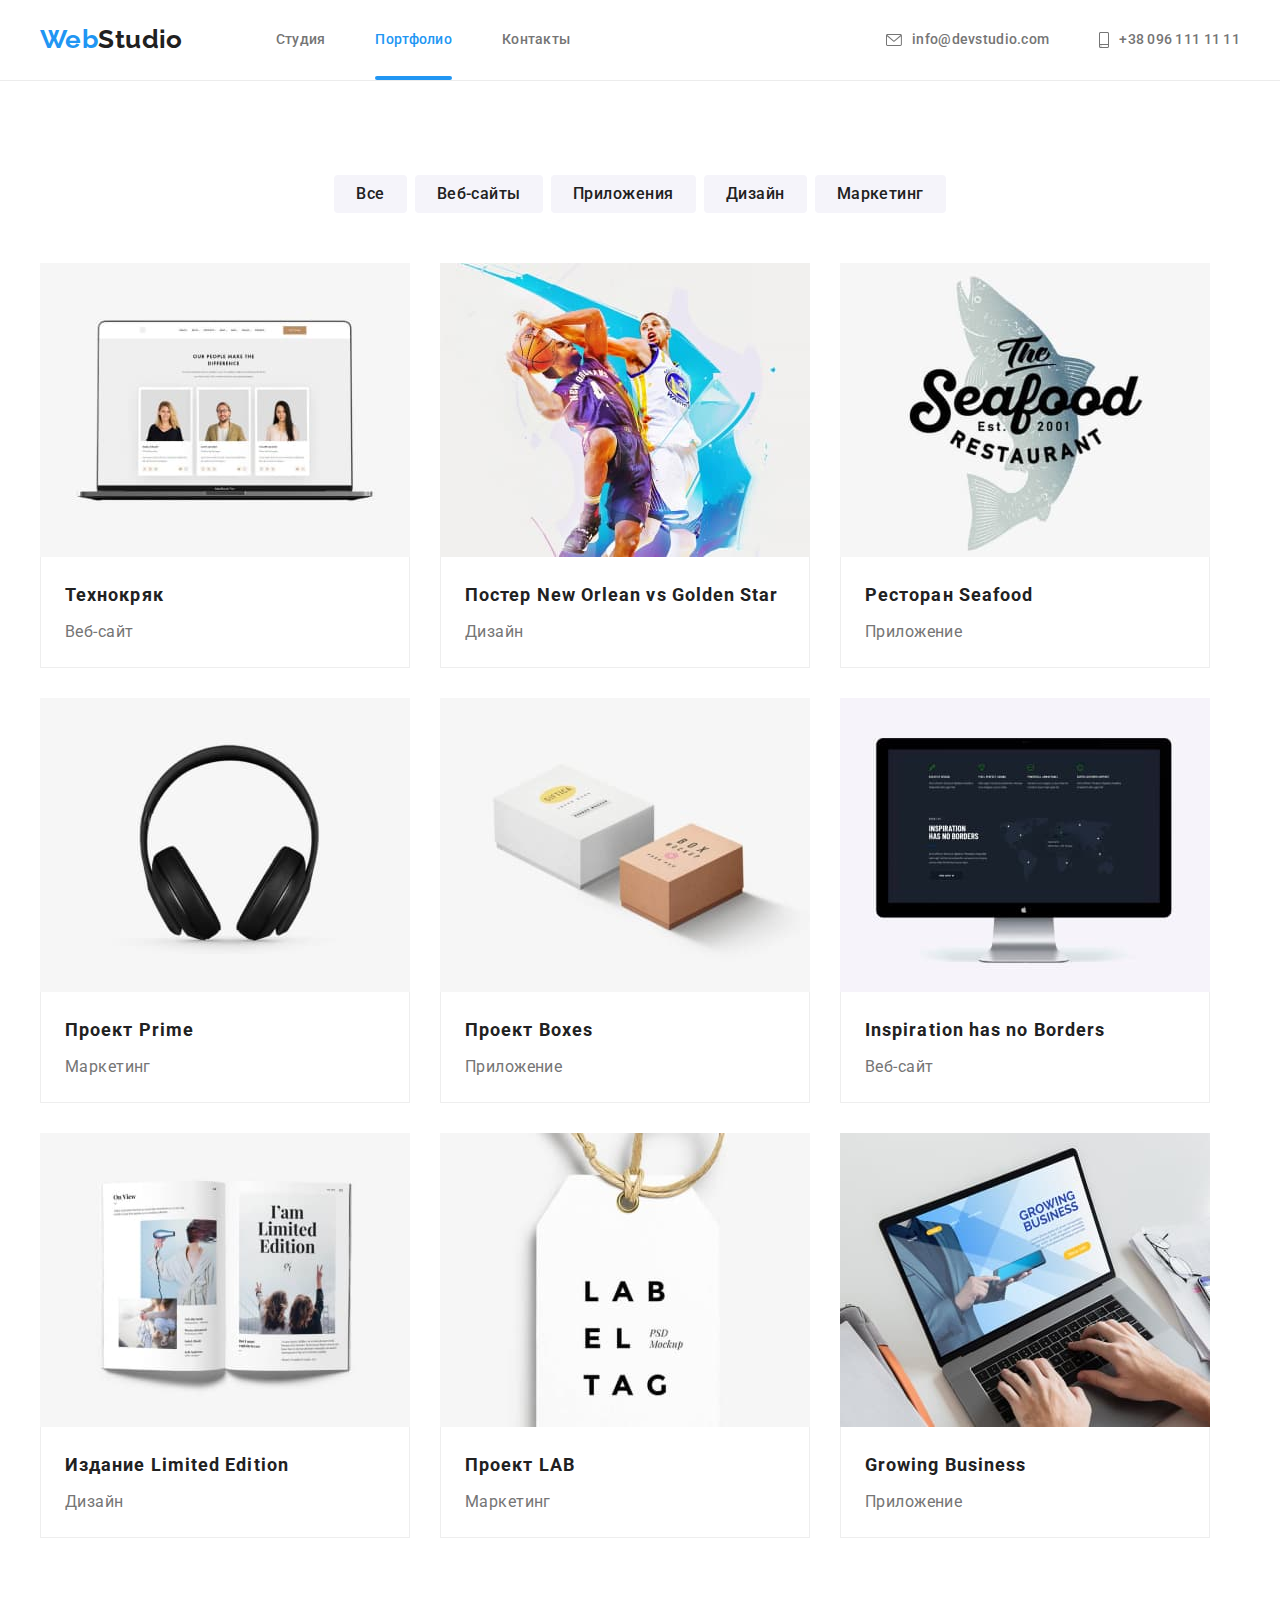
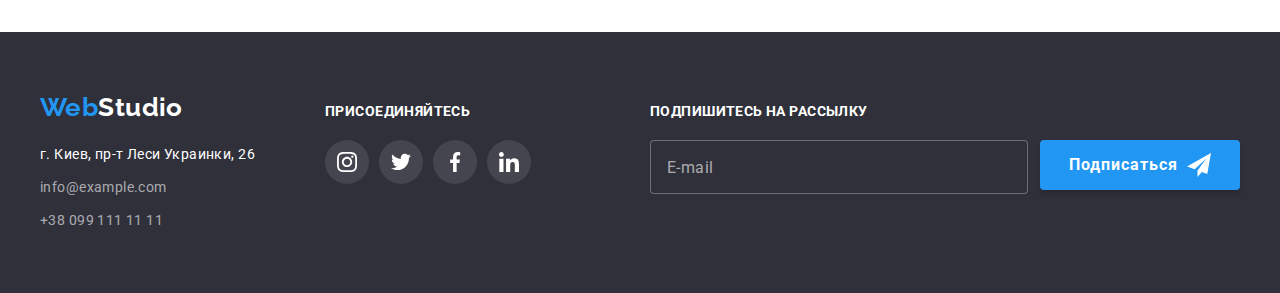
==== commit c9503e81: "add some placeholders" ====
--- a/portfolio.html
+++ b/portfolio.html
@@ -10,34 +10,34 @@
     <link rel="stylesheet" href="https://cdnjs.cloudflare.com/ajax/libs/modern-normalize/1.1.0/modern-normalize.min.css"
         integrity="sha512-wpPYUAdjBVSE4KJnH1VR1HeZfpl1ub8YT/NKx4PuQ5NmX2tKuGu6U/JRp5y+Y8XG2tV+wKQpNHVUX03MfMFn9Q=="
         crossorigin="anonymous" referrerpolicy="no-referrer" />
-    <link rel="stylesheet" href="css/styles.css">
-    <link rel="stylesheet" href="css/main.css">
+    <!-- <link rel="stylesheet" href="css/styles.css"> -->
+    <link rel="stylesheet" href="css/main.min.css">
 </head>
 <body>
-    <header>
+    <header class="header">
         <div class="container">
-        
+    
             <nav class="menu">
                 <a href="./index.html" class="menu__logo">Web<span class="menu__logo--black">Studio</span></a>
-                <ul class="site-nav list">
-                    <li class="site-nav__item"><a href="./index.html" class="site-nav__pages">Студия</a></li>
-                    <li class="site-nav__item"><a href="./portfolio.html" class="site-nav__pages current">Портфолио</a></li>
-                    <li class="site-nav__item"><a href="" class="site-nav__pages">Контакты</a></li>
-                </ul>
-        
-                <ul class="contacts-nav list">
-                    <li class="contacts-nav__item">
+                <ul class="nav list">
+                    <li class="nav__item"><a href="./index.html" class="nav__pages">Студия</a></li>
+                    <li class="nav__item"><a href="" class="nav__pages--current">Портфолио</a></li>
+                    <li class="nav__item"><a href="" class="nav__pages">Контакты</a></li>
+                </ul>
+    
+                <ul class="contacts list">
+                    <li class="contacts__item">
                         <a href="mailto:info@devstudio.com" class="contacts-nav__contact">
-                            <svg width="16" height="12" class="contacts-nav__icon">
+                            <svg width="16" height="12" class="contacts__icon">
                                 <use href="./images/symbol-defs.svg#envelope"></use>
                             </svg>
                             info@devstudio.com
                         </a>
                     </li>
-                    
-                    <li class="contacts-nav__item">
+    
+                    <li class="contacts__item">
                         <a href="tel:+380961111111" class="contacts-nav__contact">
-                            <svg width="10" height="16" class="contacts-nav__icon">
+                            <svg width="10" height="16" class="contacts__icon">
                                 <use href="./images/symbol-defs.svg#smartphone"></use>
                             </svg>
                             +38 096 111 11 11
@@ -46,7 +46,6 @@
                 </ul>
             </nav>
         </div>
-    
     </header>
     <main>
         <section class="portfolio section">
@@ -189,7 +188,7 @@
             <div class="about-footer">
                 <div class="footer-content">
     
-                    <a href="./index.html" class="logo-footer">Web<span class="studio-white">Studio</span></a>
+                    <a href="./index.html" class="footer__logo">Web<span class="footer__logo--white">Studio</span></a>
                     <ul class="footer-nav list">
     
                         <li><a href="https://goo.gl/maps/dz8LgYKqn3LP9GC87" target="_blank" class="contact-map">г. Киев,
--- a/css/main.min.css
+++ b/css/main.min.css
@@ -0,0 +1 @@
+:root{--primery-text-color: #212121;--title-text-color: #757575;--acccent-text-color: #2196f3;--text-white-color: #ffffff;--button-portfolio: #f5f4fa;--back-ground-color: #ffffff;--border-color: #eeeeee;--bkg-hover-btn-hero: #188ce8;--bkg-hero: #2f303a;--bottom-line-header: #ececec;--logo-of-clients: #afb1b8}body{font-family:Roboto,sans-serif;color:var(--title-text-color);letter-spacing:.03em;margin:0;background-color:var(--back-ground-color);font-size:14px}img{display:block}.container{margin:0 auto;padding-left:15px;padding-right:15px;width:1200px}.section{padding-top:94px;padding-bottom:94px}.list{list-style:none;padding:0px;margin:0px}.is-hidden{visibility:hidden;opacity:0;pointer-events:none}.backdrop{position:fixed;top:0;left:0;width:100%;height:100%;background-color:rgba(0,0,0,.2);-webkit-transition:opacity 250ms,visibility 250ms;transition:opacity 250ms,visibility 250ms}.modal{position:absolute;top:50%;left:50%;-webkit-transform:translate(-50%, -50%) scale(100%);transform:translate(-50%, -50%) scale(100%);width:528px;min-height:581px;padding:40px;background-color:var(--back-ground-color);-webkit-box-shadow:0px 1px 3px rgba(0,0,0,.12),0px 1px 1px rgba(0,0,0,.14),0px 2px 1px rgba(0,0,0,.2);box-shadow:0px 1px 3px rgba(0,0,0,.12),0px 1px 1px rgba(0,0,0,.14),0px 2px 1px rgba(0,0,0,.2);border-radius:4px;-webkit-transition:-webkit-transform 250ms cubic-bezier(0.075, 0.82, 0.165, 1);transition:-webkit-transform 250ms cubic-bezier(0.075, 0.82, 0.165, 1);transition:transform 250ms cubic-bezier(0.075, 0.82, 0.165, 1);transition:transform 250ms cubic-bezier(0.075, 0.82, 0.165, 1), -webkit-transform 250ms cubic-bezier(0.075, 0.82, 0.165, 1)}.backdrop.is-hidden .modal{-webkit-transform:translate(-50%, -50%) scale(10%);transform:translate(-50%, -50%) scale(10%)}.modal__close{display:-webkit-box;display:-ms-flexbox;display:flex;-webkit-box-pack:center;-ms-flex-pack:center;justify-content:center;-webkit-box-align:center;-ms-flex-align:center;align-items:center;position:absolute;width:30px;height:30px;top:8px;right:8px;cursor:pointer;background-color:var(--back-ground-color);border-radius:50%;border:1px solid rgba(0,0,0,.1);padding:0}.modal__close:hover,.modal__close:focus{fill:var(--acccent-text-color)}.modal__title{margin:0;padding-bottom:12px;font-weight:700;font-size:20px;line-height:1.15;text-align:center;color:var(--primery-text-color)}.modal__group{display:-webkit-box;display:-ms-flexbox;display:flex;-webkit-box-orient:vertical;-webkit-box-direction:normal;-ms-flex-direction:column;flex-direction:column}.modal__label{position:relative;padding-bottom:4px;font-size:12px;line-height:1.16;letter-spacing:.01em;color:var(--title-text-color)}.modal__field{position:relative;display:-webkit-box;display:-ms-flexbox;display:flex;-webkit-box-orient:vertical;-webkit-box-direction:normal;-ms-flex-direction:column;flex-direction:column;margin-bottom:10px}.modal__input{height:40px;padding-left:42px;border:1px solid rgba(33,33,33,.2);border-radius:4px;-webkit-transition:250ms cubic-bezier(0.4, 0, 0.2, 1);transition:250ms cubic-bezier(0.4, 0, 0.2, 1)}.modal__input:focus{outline:1px solid var(--acccent-text-color)}.modal__icon{position:absolute;top:50%;left:12px;-webkit-transform:translateY(-50%);transform:translateY(-50%);-webkit-transition:250ms cubic-bezier(0.4, 0, 0.2, 1);transition:250ms cubic-bezier(0.4, 0, 0.2, 1)}.modal__input:focus+.modal__icon{fill:var(--acccent-text-color)}.modal__coment{margin-bottom:20px;padding:12px 16px;resize:none;height:120px;border:1px solid rgba(33,33,33,.2);border-radius:4px;-webkit-transition:250ms cubic-bezier(0.4, 0, 0.2, 1);transition:250ms cubic-bezier(0.4, 0, 0.2, 1)}.modal__coment:focus{outline:1px solid var(--acccent-text-color)}.modal__coment::-webkit-input-placeholder{font-size:12px;line-height:1.16;letter-spacing:.01em;color:rgba(117,117,117,.5);background-color:rgba(0,0,0,0)}.modal__coment::-moz-placeholder{font-size:12px;line-height:1.16;letter-spacing:.01em;color:rgba(117,117,117,.5);background-color:rgba(0,0,0,0)}.modal__coment:-ms-input-placeholder{font-size:12px;line-height:1.16;letter-spacing:.01em;color:rgba(117,117,117,.5);background-color:rgba(0,0,0,0)}.modal__coment::-ms-input-placeholder{font-size:12px;line-height:1.16;letter-spacing:.01em;color:rgba(117,117,117,.5);background-color:rgba(0,0,0,0)}.modal__coment::placeholder{font-size:12px;line-height:1.16;letter-spacing:.01em;color:rgba(117,117,117,.5);background-color:rgba(0,0,0,0)}.modal__agree{position:relative;line-height:1.71;display:-webkit-box;display:-ms-flexbox;display:flex;-webkit-box-align:center;-ms-flex-align:center;align-items:center;-webkit-box-pack:center;-ms-flex-pack:center;justify-content:center}.modal__link{line-height:1.71;color:var(--acccent-text-color)}.modal__link:hover{text-decoration:none}.visually-hidden{-webkit-appearance:none;-moz-appearance:none;appearance:none}.modal__castom-checkbox{margin-right:7px;width:16px;height:15px;border-radius:2px;border:2px solid var(--primery-text-color)}.modal__checkbox:focus+.modal__castom-checkbox{-webkit-box-shadow:0px 0px 1px 1px rgba(96,93,93,.8);box-shadow:0px 0px 1px 1px rgba(96,93,93,.8)}.modal__checkbox:checked+.modal__castom-checkbox{background-color:var(--acccent-text-color);border-color:rgba(0,0,0,0);background-origin:content-box;background-image:url(../images/check.svg);background-size:contain;background-repeat:no-repeat}.modal__checkbox{position:absolute}.modal__button{display:-webkit-box;display:-ms-flexbox;display:flex;-webkit-box-pack:center;-ms-flex-pack:center;justify-content:center}.advantage__text{line-height:1.71;margin:10px 0 0 0}.work__list,.menu{display:-webkit-box;display:-ms-flexbox;display:flex;-webkit-box-pack:center;-ms-flex-pack:center;justify-content:center}.footer__logo,.menu__logo{color:var(--acccent-text-color);font-family:Raleway,sans-serif;font-weight:700;font-size:26px;line-height:1.2;text-decoration:none}.header{border-bottom:1px solid var(--bottom-line-header);background-color:var(--back-ground-color)}.menu__logo{display:-webkit-box;display:-ms-flexbox;display:flex;-webkit-box-align:center;-ms-flex-align:center;align-items:center;margin-right:93px}.menu__logo--black{color:var(--primery-text-color)}.nav{display:-webkit-box;display:-ms-flexbox;display:flex}.nav__item{position:relative}.nav .nav__item+.nav__item{margin-left:50px}.nav__pages{color:var(--title-text-color);display:block;padding-top:32px;padding-bottom:32px;font-weight:500;line-height:1.14;letter-spacing:.02em;text-decoration:none}.nav__pages:hover,.nav__pages:focus{color:var(--acccent-text-color)}.nav__pages--current{display:block;padding-top:32px;padding-bottom:32px;font-weight:500;line-height:1.14;letter-spacing:.02em;text-decoration:none;color:var(--acccent-text-color)}.nav__pages--current::after{content:"";position:absolute;background-color:var(--acccent-text-color);height:4px;width:100%;left:0;bottom:0;border-radius:2px}.contacts{display:-webkit-box;display:-ms-flexbox;display:flex;-webkit-box-align:center;-ms-flex-align:center;align-items:center;margin-left:auto}.contacts .contacts__item+.contacts__item{margin-left:50px}.contacts__item :hover,.contacts__item :focus{color:var(--acccent-text-color);fill:var(--acccent-text-color)}.contacts-nav__contact{padding-top:32px;padding-bottom:32px;color:var(--title-text-color);font-weight:500;line-height:1.14;letter-spacing:.02em;text-decoration:none;fill:var(--title-text-color);-webkit-box-align:center;-ms-flex-align:center;align-items:center;display:-webkit-box;display:-ms-flexbox;display:flex}.contacts__icon{margin-right:10px}.hero{max-width:1600px;height:600px;margin-left:auto;margin-right:auto;text-align:center;background-image:-webkit-gradient(linear, left top, left bottom, from(rgba(47, 48, 58, 0.4)), to(rgba(47, 48, 58, 0.4))),url(../images/hero-img.jpg);background-image:linear-gradient(rgba(47, 48, 58, 0.4), rgba(47, 48, 58, 0.4)),url(../images/hero-img.jpg);background-repeat:no-repeat;background-position:center;background-size:cover;background-color:var(--bkg-hero);padding-top:200px;padding-bottom:200px}.hero__title{width:696px;margin:0 auto;color:var(--text-white-color);font-weight:900;font-size:44px;line-height:1.36;text-align:center;letter-spacing:.06em}.hero__button{height:50px;width:200px;color:var(--text-white-color);background-color:var(--acccent-text-color);font-family:"Roboto";font-weight:700;font-size:16px;line-height:1.88;letter-spacing:.06em;border-radius:4px;text-align:center;border:1px rgba(0,0,0,0);margin-top:30px;cursor:pointer;-webkit-box-shadow:0px 4px 4px rgba(0,0,0,.15);box-shadow:0px 4px 4px rgba(0,0,0,.15)}.hero__button:hover,.hero__button:focus{background-color:var(--bkg-hover-btn-hero)}.advantage{padding-bottom:0}.advantage__list.list{display:-webkit-box;display:-ms-flexbox;display:flex;-ms-flex-wrap:wrap;flex-wrap:wrap}.icon-antenna::before{background-image:url(../images/antenna.svg)}.icon-clock::before{background-image:url(../images/clock.svg)}.iсon-diagram::before{background-image:url(../images/diagram.svg)}.icon-astronaut::before{background-image:url(../images/astronaut.svg)}.advantage__item{width:270px;margin-right:30px}.advantage__item:nth-child(4n){margin-right:0}.advantage__item::before{display:block;content:"";height:120px;margin-bottom:30px;background-size:70px;background-repeat:no-repeat;background-position:center;background-color:var(--button-portfolio)}.advantage__title{color:var(--primery-text-color);margin:0;font-weight:700;font-size:14px;line-height:1.14}.work__title{font-weight:700;font-size:36px;line-height:1.16;text-align:center;margin-top:0;margin-bottom:50px;color:var(--primery-text-color)}.work__item{margin-right:30px}.work__item:nth-child(3n){margin-right:0px}.work__foto{position:relative}.work__text{position:absolute;left:0;bottom:0;height:70px;width:100%;margin:0;display:-webkit-box;display:-ms-flexbox;display:flex;-webkit-box-pack:center;-ms-flex-pack:center;justify-content:center;-webkit-box-align:center;-ms-flex-align:center;align-items:center;font-weight:700;line-height:1.14;color:var(--text-white-color);background-color:rgba(47,48,58,.8)}.team{background-color:var(--button-portfolio)}.team__title{font-weight:700;font-size:36px;line-height:1.16;text-align:center;margin-top:0;margin-bottom:50px;color:var(--primery-text-color)}.list.row{display:-webkit-box;display:-ms-flexbox;display:flex;-ms-flex-wrap:wrap;flex-wrap:wrap}.staff{background-color:var(--back-ground-color);border-radius:0 0 4px 4px;margin-right:30px;-webkit-box-shadow:0px 1px 3px rgba(0,0,0,.12),0px 1px 1px rgba(0,0,0,.14),0px 2px 1px rgba(0,0,0,.2);box-shadow:0px 1px 3px rgba(0,0,0,.12),0px 1px 1px rgba(0,0,0,.14),0px 2px 1px rgba(0,0,0,.2)}.staff:nth-child(4n){margin-right:0}.staff-info{text-align:center;padding-top:30px;padding-bottom:30px}.team-name{color:var(--primery-text-color);font-weight:500;font-size:16px;line-height:1.18;margin:0 0 10px 0}.position{font-size:16px;line-height:1.18;margin:0}.staff-soc{display:-webkit-box;display:-ms-flexbox;display:flex;-webkit-box-pack:center;-ms-flex-pack:center;justify-content:center;margin-top:16px}.soc-item+.soc-item{margin-left:10px}.soc-link{width:44px;height:44px;border-radius:50%;display:-webkit-box;display:-ms-flexbox;display:flex;-webkit-box-align:center;-ms-flex-align:center;align-items:center;-webkit-box-pack:center;-ms-flex-pack:center;justify-content:center;fill:var(--logo-of-clients)}.soc-link:hover{background-color:var(--acccent-text-color);fill:var(--text-white-color)}.soc-link:focus{background-color:var(--acccent-text-color);fill:var(--text-white-color)}.clients__title{font-weight:700;font-size:36px;line-height:1.16;text-align:center;margin-top:0;margin-bottom:50px;color:var(--primery-text-color)}.clients__list{display:-webkit-box;display:-ms-flexbox;display:flex;-webkit-box-pack:center;-ms-flex-pack:center;justify-content:center}.clients__item{width:170px;height:92px;border:1px solid var(--logo-of-clients);border-radius:4px;display:-webkit-box;display:-ms-flexbox;display:flex;-webkit-box-pack:center;-ms-flex-pack:center;justify-content:center;-webkit-box-align:center;-ms-flex-align:center;align-items:center}.clients__item+.clients__item{margin-left:30px}.clients__item:hover,.clients__item:focus{border-color:var(--acccent-text-color)}.clients__link{padding:15px 32px;fill:var(--logo-of-clients)}.clients__link:hover,.clients__link:focus{fill:var(--acccent-text-color)}.portfolio{background-color:var(--back-ground-color)}.portfolio-btn{padding-top:0;padding-bottom:50px}.portfolio-title{margin:0 0 4px 0;color:var(--primery-text-color);font-weight:700;font-size:18px;line-height:2;letter-spacing:.06em}.potrfolio-text{margin:0;color:var(--title-text-color);font-size:16px;line-height:1.88}.portfolio-btn.list{display:-webkit-box;display:-ms-flexbox;display:flex;-webkit-box-pack:center;-ms-flex-pack:center;justify-content:center}.portfolio-btn .item+.item{margin-left:8px}.btn-filter{display:inline-block;color:var(--primery-text-color);background-color:var(--button-portfolio);font-family:"Roboto";font-style:normal;font-weight:500;font-size:16px;line-height:1.62;letter-spacing:.03em;border-radius:4px;padding:6px 22px;text-align:center;border:1px rgba(0,0,0,0);cursor:pointer}.btn-filter:hover,.btn-filter:focus{color:var(--text-white-color);background-color:var(--acccent-text-color);-webkit-box-shadow:0px 3px 1px rgba(0,0,0,.1),0px 1px 2px rgba(0,0,0,.08),0px 2px 2px rgba(0,0,0,.12);box-shadow:0px 3px 1px rgba(0,0,0,.1),0px 1px 2px rgba(0,0,0,.08),0px 2px 2px rgba(0,0,0,.12)}.portfolio-foto{display:-webkit-box;display:-ms-flexbox;display:flex;-ms-flex-wrap:wrap;flex-wrap:wrap}.border-content{padding:20px 24px;border-bottom:1px solid var(--border-color);border-left:1px solid var(--border-color);border-right:1px solid var(--border-color)}.element{margin-right:30px;margin-bottom:30px}.element:nth-child(3n){margin-right:0}.element:nth-last-child(-n+3){margin-bottom:0}.decor{text-decoration:none;display:block}.decor:hover,.decor:focus{-webkit-box-shadow:0px 1px 1px rgba(0,0,0,.12),0px 4px 4px rgba(0,0,0,.06),1px 4px 6px rgba(0,0,0,.16);box-shadow:0px 1px 1px rgba(0,0,0,.12),0px 4px 4px rgba(0,0,0,.06),1px 4px 6px rgba(0,0,0,.16)}.portfolio-box{position:relative;overflow:hidden}.portfolio-inbox{position:absolute;left:0;bottom:0;height:100%;margin:0;padding:64px 24px 64px 24px;color:var(--text-white-color);background-color:rgba(33,150,243,.9);font-size:18px;line-height:1.55;-webkit-transform:translateY(101%);transform:translateY(101%);-webkit-transition:-webkit-transform 250ms cubic-bezier(0.4, 0, 0.2, 1);transition:-webkit-transform 250ms cubic-bezier(0.4, 0, 0.2, 1);transition:transform 250ms cubic-bezier(0.4, 0, 0.2, 1);transition:transform 250ms cubic-bezier(0.4, 0, 0.2, 1), -webkit-transform 250ms cubic-bezier(0.4, 0, 0.2, 1)}.decor:hover .portfolio-inbox,.decor:focus .portfolio-inbox{-webkit-transform:translateY(0);transform:translateY(0)}.footer__logo--white{color:var(--text-white-color)}.footer-content{font-style:normal;margin-right:70px}.footer{background-color:var(--bkg-hero);padding-top:60px;padding-bottom:60px}.about-footer{display:-webkit-box;display:-ms-flexbox;display:flex}.contact-map{display:inline-block;color:var(--text-white-color);line-height:1.71;text-decoration:none;margin:20px 0 0 0}.contact-footer{display:inline-block;color:rgba(255,255,255,.6);line-height:1.71;text-decoration:none;margin:9px 0 0 0}.invite{margin-top:12px;margin-bottom:20px;font-family:"Roboto";font-style:normal;font-weight:700;font-size:14px;line-height:1.14;letter-spacing:.03em;color:var(--text-white-color)}.footer-soc{display:-webkit-box;display:-ms-flexbox;display:flex}.footer-nav :hover,.footer-nav :focus{color:var(--acccent-text-color)}.social-item{margin-right:10px}.social-link{width:44px;height:44px;border-radius:50%;display:-webkit-box;display:-ms-flexbox;display:flex;-webkit-box-align:center;-ms-flex-align:center;align-items:center;-webkit-box-pack:center;-ms-flex-pack:center;justify-content:center;background:rgba(255,255,255,.1)}.social-link:hover{background-color:var(--acccent-text-color)}.social-link:focus{background-color:var(--acccent-text-color)}.social-element{fill:var(--text-white-color)}.subscribe{margin-left:auto}.box-subscribe{display:-webkit-box;display:-ms-flexbox;display:flex}.input-subscribe{width:358px;height:50px;border:1px solid rgba(255,255,255,.3);border-radius:4px;background-color:var(--bkg-hero);padding-left:16px;display:-webkit-box;display:-ms-flexbox;display:flex;-webkit-box-align:center;-ms-flex-align:center;align-items:center;font-family:"Roboto";font-style:normal;font-weight:400;font-size:16px;line-height:1.25;color:rgba(255,255,255,.6);letter-spacing:.03em}.input-subscribe::-webkit-input-placeholder{color:rgba(255,255,255,.6)}.input-subscribe::-moz-placeholder{color:rgba(255,255,255,.6)}.input-subscribe:-ms-input-placeholder{color:rgba(255,255,255,.6)}.input-subscribe::-ms-input-placeholder{color:rgba(255,255,255,.6)}.input-subscribe::placeholder{color:rgba(255,255,255,.6)}.btn-subscribe{display:-webkit-box;display:-ms-flexbox;display:flex;-webkit-box-align:center;-ms-flex-align:center;align-items:center;-webkit-box-pack:justify;-ms-flex-pack:justify;justify-content:space-between;height:50px;width:200px;padding:0 29px;color:var(--text-white-color);background-color:var(--acccent-text-color);font-family:"Roboto";font-weight:700;font-size:16px;line-height:1.88;letter-spacing:.06em;border-radius:4px;margin-left:12px;text-align:center;border:1px rgba(0,0,0,0);cursor:pointer;-webkit-box-shadow:0px 4px 4px rgba(0,0,0,.15);box-shadow:0px 4px 4px rgba(0,0,0,.15)}.btn-subscribe:hover,.btn-subscribe:focus{background-color:var(--bkg-hover-btn-hero)}/*# sourceMappingURL=main.min.css.map */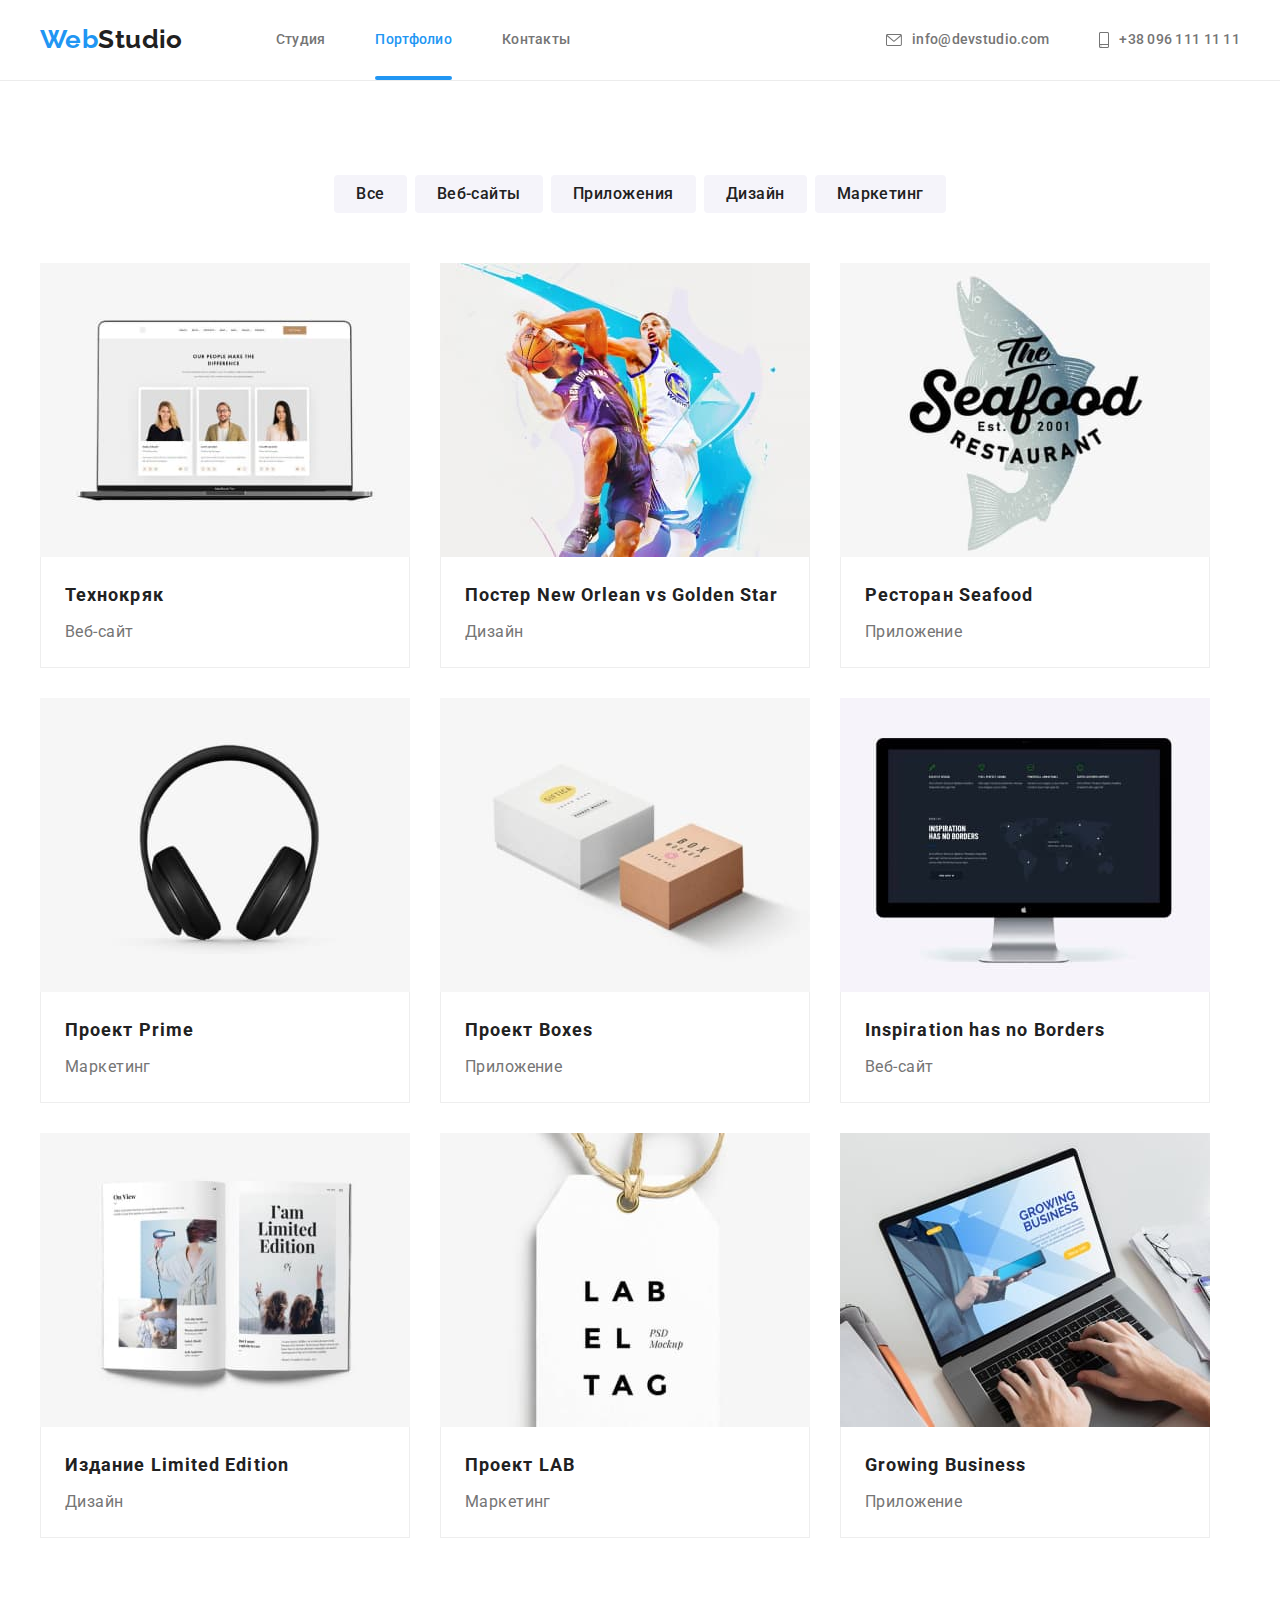
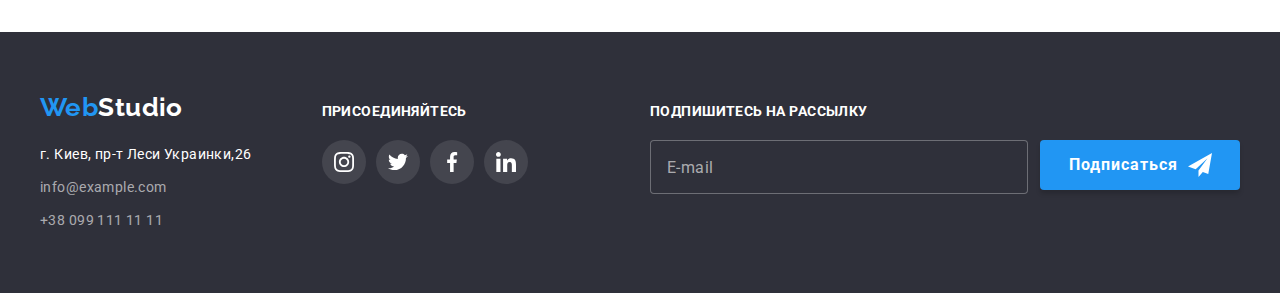
==== commit b386b188: "finish" ====
--- a/portfolio.html
+++ b/portfolio.html
@@ -27,16 +27,16 @@
     
                 <ul class="contacts list">
                     <li class="contacts__item">
-                        <a href="mailto:info@devstudio.com" class="contacts-nav__contact">
+                        <a href="mailto:info@devstudio.com" class="contacts__name">
                             <svg width="16" height="12" class="contacts__icon">
                                 <use href="./images/symbol-defs.svg#envelope"></use>
                             </svg>
                             info@devstudio.com
                         </a>
                     </li>
-    
+                
                     <li class="contacts__item">
-                        <a href="tel:+380961111111" class="contacts-nav__contact">
+                        <a href="tel:+380961111111" class="contacts__name">
                             <svg width="10" height="16" class="contacts__icon">
                                 <use href="./images/symbol-defs.svg#smartphone"></use>
                             </svg>
@@ -51,130 +51,130 @@
         <section class="portfolio section">
             <div class="container">
                 <h1 hidden>Портфолио</h1>
-                <ul class="portfolio-btn list">
-                    <li class="item"><button type="button" class="btn-filter">Все</button></li>
-                    <li class="item"><button type="button" class="btn-filter">Веб-сайты</button></li>
-                    <li class="item"><button type="button" class="btn-filter">Приложения</button></li>
-                    <li class="item"><button type="button" class="btn-filter">Дизайн</button></li>
-                    <li class="item"><button type="button" class="btn-filter">Маркетинг</button></li>
+                <ul class="portfolio__btn list">
+                    <li class="portfolio__item"><button type="button" class="portfolio__filter">Все</button></li>
+                    <li class="portfolio__item"><button type="button" class="portfolio__filter">Веб-сайты</button></li>
+                    <li class="portfolio__item"><button type="button" class="portfolio__filter">Приложения</button></li>
+                    <li class="portfolio__item"><button type="button" class="portfolio__filter">Дизайн</button></li>
+                    <li class="portfolio__item"><button type="button" class="portfolio__filter">Маркетинг</button></li>
                 </ul>
             </div>
             <div class="container">
-                <ul class="portfolio-foto list">
-                    <li class="element">
-                        <a href="" class="decor">
-                            <div class="portfolio-box">
+                <ul class="portfolio__list list">
+                    <li class="portfolio__inside">
+                        <a href="" class="portfolio__link">
+                            <div class="portfolio__box">
                                 <img src="./images/p-1.jpg" alt="Сайт" width="370" height="294">
-                                <p class="portfolio-inbox">Lorem ipsum dolor sit amet consectetur, adipisicing elit. Totam quibusdam animi
+                                <p class="portfolio__text">Lorem ipsum dolor sit amet consectetur, adipisicing elit. Totam quibusdam animi
                                      deleniti odio vitae quos soluta facilis iste rerum labore.</p>
                             </div>
-                            <div class="border-content">
-                                <h2 class="portfolio-title">Технокряк</h2>
-                                <p class="potrfolio-text">Веб-сайт</p>
-                            </div>
-                        </a>
-                    </li>
-                    <li class="element">
-                        <a href="" class="decor">
-                            <div class="portfolio-box">
+                            <div class="portfolio__content">
+                                <h2 class="portfolio__title">Технокряк</h2>
+                                <p class="potrfolio__type">Веб-сайт</p>
+                            </div>
+                        </a>
+                    </li>
+                    <li class="portfolio__inside">
+                        <a href="" class="portfolio__link">
+                            <div class="portfolio__box">
                                 <img src="./images/p-2.jpg" alt="Сайт" width="370" height="294">
-                                <p class="portfolio-inbox">Lorem ipsum dolor sit amet consectetur, adipisicing elit. Totam quibusdam animi
-                                    deleniti odio vitae quos soluta facilis iste rerum labore.</p>
-                            </div>
-                            <div class="border-content">
-                                <h2 class="portfolio-title">Постер New Orlean vs Golden Star</h2>
-                                <p class="potrfolio-text">Дизайн</p>
+                                <p class="portfolio__text">Lorem ipsum dolor sit amet consectetur, adipisicing elit. Totam quibusdam animi
+                                    deleniti odio vitae quos soluta facilis iste rerum labore.</p>
+                            </div>
+                            <div class="portfolio__content">
+                                <h2 class="portfolio__title">Постер New Orlean vs Golden Star</h2>
+                                <p class="potrfolio__type">Дизайн</p>
                             </div>
                         </a>
                     </li>              
-                    <li class="element">
-                        <a href="" class="decor">
-                            <div class="portfolio-box">
+                    <li class="portfolio__inside">
+                        <a href="" class="portfolio__link">
+                            <div class="portfolio__box">
                                 <img src="./images/p-3.jpg" alt="Ресторан" width="370" height="294">
-                                <p class="portfolio-inbox">Lorem ipsum dolor sit amet consectetur, adipisicing elit. Totam quibusdam animi
-                                    deleniti odio vitae quos soluta facilis iste rerum labore.</p>
-                            </div>
-                            <div class="border-content">
-                                <h2 class="portfolio-title">Ресторан Seafood</h2>
-                                <p class="potrfolio-text">Приложение</p>
-                            </div>
-                        </a>
-                    </li>
-                    <li class="element">
-                        <a href="" class="decor">
-                            <div class="portfolio-box">
+                                <p class="portfolio__text">Lorem ipsum dolor sit amet consectetur, adipisicing elit. Totam quibusdam animi
+                                    deleniti odio vitae quos soluta facilis iste rerum labore.</p>
+                            </div>
+                            <div class="portfolio__content">
+                                <h2 class="portfolio__title">Ресторан Seafood</h2>
+                                <p class="potrfolio__type">Приложение</p>
+                            </div>
+                        </a>
+                    </li>
+                    <li class="portfolio__inside">
+                        <a href="" class="portfolio__link">
+                            <div class="portfolio__box">
                                 <img src="./images/p-4.jpg" alt="Наушники" width="370" height="294">
-                                <p class="portfolio-inbox">Lorem ipsum dolor sit amet consectetur, adipisicing elit. Totam quibusdam animi
+                                <p class="portfolio__text">Lorem ipsum dolor sit amet consectetur, adipisicing elit. Totam quibusdam animi
                                 deleniti odio vitae quos soluta facilis iste rerum labore.</p>
                             </div>                 
-                            <div class="border-content">
-                                <h2 class="portfolio-title">Проект Prime</h2>
-                                <p class="potrfolio-text">Маркетинг</p>
-                            </div>
-                        </a>
-                    </li>
-                    <li class="element">
-                        <a href="" class="decor">
-                            <div class="portfolio-box">
+                            <div class="portfolio__content">
+                                <h2 class="portfolio__title">Проект Prime</h2>
+                                <p class="potrfolio__type">Маркетинг</p>
+                            </div>
+                        </a>
+                    </li>
+                    <li class="portfolio__inside">
+                        <a href="" class="portfolio__link">
+                            <div class="portfolio__box">
                                 <img src="./images/p-5.jpg" alt="Коробки" width="370" height="294">
-                                <p class="portfolio-inbox">Lorem ipsum dolor sit amet consectetur, adipisicing elit. Totam quibusdam animi
-                                    deleniti odio vitae quos soluta facilis iste rerum labore.</p>
-                            </div>
-                            <div class="border-content">
-                                <h2 class="portfolio-title" class="potrfolio-title" >Проект Boxes</h2>
-                                <p class="potrfolio-text">Приложение</p>
-                            </div>
-                        </a>
-                    </li>
-                    <li class="element">
-                        <a href="" class="decor">
-                            <div class="portfolio-box">
+                                <p class="portfolio__text">Lorem ipsum dolor sit amet consectetur, adipisicing elit. Totam quibusdam animi
+                                    deleniti odio vitae quos soluta facilis iste rerum labore.</p>
+                            </div>
+                            <div class="portfolio__content">
+                                <h2 class="portfolio__title" class="potrfolio-title" >Проект Boxes</h2>
+                                <p class="potrfolio__type">Приложение</p>
+                            </div>
+                        </a>
+                    </li>
+                    <li class="portfolio__inside">
+                        <a href="" class="portfolio__link">
+                            <div class="portfolio__box">
                                 <img src="./images/p-6.jpg" alt="Монитор" width="370" height="294">
-                                <p class="portfolio-inbox">Lorem ipsum dolor sit amet consectetur, adipisicing elit. Totam quibusdam animi
-                                    deleniti odio vitae quos soluta facilis iste rerum labore.</p>
-                            </div>
-                            <div class="border-content">
-                                <h2 class="portfolio-title"  class="potrfolio-title"lang="en">Inspiration has no Borders</h2>
-                                <p class="potrfolio-text">Веб-сайт</p>
-                            </div>
-                        </a>
-                    </li>
-                    <li class="element">
-                        <a href="" class="decor">
-                            <div class="portfolio-box">
+                                <p class="portfolio__text">Lorem ipsum dolor sit amet consectetur, adipisicing elit. Totam quibusdam animi
+                                    deleniti odio vitae quos soluta facilis iste rerum labore.</p>
+                            </div>
+                            <div class="portfolio__content">
+                                <h2 class="portfolio__title"  class="potrfolio-title"lang="en">Inspiration has no Borders</h2>
+                                <p class="potrfolio__type">Веб-сайт</p>
+                            </div>
+                        </a>
+                    </li>
+                    <li class="portfolio__inside">
+                        <a href="" class="portfolio__link">
+                            <div class="portfolio__box">
                                 <img src="./images/p-7.jpg" alt="Журнал" width="370" height="294">
-                                <p class="portfolio-inbox">Lorem ipsum dolor sit amet consectetur, adipisicing elit. Totam quibusdam animi
-                                    deleniti odio vitae quos soluta facilis iste rerum labore.</p>
-                            </div>
-                            <div class="border-content">
-                                <h2 class="portfolio-title">Издание Limited Edition</h2>
-                                <p class="potrfolio-text">Дизайн</p>
-                            </div>
-                        </a>
-                    </li>
-                    <li class="element">
-                        <a href="" class="decor">
-                            <div class="portfolio-box">
+                                <p class="portfolio__text">Lorem ipsum dolor sit amet consectetur, adipisicing elit. Totam quibusdam animi
+                                    deleniti odio vitae quos soluta facilis iste rerum labore.</p>
+                            </div>
+                            <div class="portfolio__content">
+                                <h2 class="portfolio__title">Издание Limited Edition</h2>
+                                <p class="potrfolio__type">Дизайн</p>
+                            </div>
+                        </a>
+                    </li>
+                    <li class="portfolio__inside">
+                        <a href="" class="portfolio__link">
+                            <div class="portfolio__box">
                                 <img src="./images/p-8.jpg" alt="Бирка" width="370" height="294">
-                                <p class="portfolio-inbox">Lorem ipsum dolor sit amet consectetur, adipisicing elit. Totam quibusdam animi
-                                    deleniti odio vitae quos soluta facilis iste rerum labore.</p>
-                            </div>
-                            <div class="border-content">
-                                <h2 class="portfolio-title">Проект LAB</h2>
-                                <p class="potrfolio-text">Маркетинг</p>
-                            </div>
-                        </a>
-                    </li>
-                    <li class="element">
-                        <a href="" class="decor">
-                            <div class="portfolio-box">
+                                <p class="portfolio__text">Lorem ipsum dolor sit amet consectetur, adipisicing elit. Totam quibusdam animi
+                                    deleniti odio vitae quos soluta facilis iste rerum labore.</p>
+                            </div>
+                            <div class="portfolio__content">
+                                <h2 class="portfolio__title">Проект LAB</h2>
+                                <p class="potrfolio__type">Маркетинг</p>
+                            </div>
+                        </a>
+                    </li>
+                    <li class="portfolio__inside">
+                        <a href="" class="portfolio__link">
+                            <div class="portfolio__box">
                                 <img src="./images/p-9.jpg" alt="Ноутбук" width="370" height="294">
-                                <p class="portfolio-inbox">Lorem ipsum dolor sit amet consectetur, adipisicing elit. Totam quibusdam animi
-                                    deleniti odio vitae quos soluta facilis iste rerum labore.</p>
-                            </div>
-                            <div class="border-content">
-                                <h2 class="portfolio-title" lang="en">Growing Business</h2>
-                                <p class="potrfolio-text">Приложение</p>
+                                <p class="portfolio__text">Lorem ipsum dolor sit amet consectetur, adipisicing elit. Totam quibusdam animi
+                                    deleniti odio vitae quos soluta facilis iste rerum labore.</p>
+                            </div>
+                            <div class="portfolio__content">
+                                <h2 class="portfolio__title" lang="en">Growing Business</h2>
+                                <p class="potrfolio__type">Приложение</p>
                             </div>
                         </a>
                     </li>
@@ -185,63 +185,57 @@
     <footer class="footer">
     <div class="container">
         <address>
-            <div class="about-footer">
-                <div class="footer-content">
-    
+            <div class="footer__about">
+                <div class="footer__content">
                     <a href="./index.html" class="footer__logo">Web<span class="footer__logo--white">Studio</span></a>
-                    <ul class="footer-nav list">
-    
-                        <li><a href="https://goo.gl/maps/dz8LgYKqn3LP9GC87" target="_blank" class="contact-map">г. Киев,
-                                пр-т
-                                Леси Украинки,
-                                26</a></li>
-                        <li><a href="mailto:info@example.com" class="contact-footer">info@example.com</a></li>
-                        <li><a href="tel:+380991111111" class="contact-footer">+38 099 111 11 11</a></li>
+                    <ul class="footer__nav list">
+                        <li><a href="https://goo.gl/maps/dz8LgYKqn3LP9GC87" target="_blank" class="footer__map">г. Киев,
+                                пр-т Леси Украинки,26</a></li>
+                        <li><a href="mailto:info@example.com" class="footer__contact">info@example.com</a></li>
+                        <li><a href="tel:+380991111111" class="footer__contact">+38 099 111 11 11</a></li>
                     </ul>
                 </div>
                 <div>
-    
-                    <h2 class="invite">ПРИСОЕДИНЯЙТЕСЬ</h2>
-                    <div class="">
-                        <ul class="footer-soc list">
-                            <li class="social-item">
-                                <a href="" class="social-link">
-                                    <svg class="social-element" width="20" height="20">
-                                        <use href="./images/symbol-defs.svg#instagram"></use>
-                                    </svg>
-                                </a>
-                            </li>
-                            <li class="social-item">
-                                <a href="" class="social-link">
-                                    <svg class="social-element" width="20" height="20">
-                                        <use href="./images/symbol-defs.svg#twitter"></use>
-                                    </svg>
-                                </a>
-                            </li>
-                            <li class="social-item">
-                                <a href="" class="social-link">
-                                    <svg class="social-element" width="20" height="20">
-                                        <use href="./images/symbol-defs.svg#facebook"></use>
-                                    </svg>
-                                </a>
-                            </li>
-                            <li class="social-item">
-                                <a href="" class="social-link">
-                                    <svg class="social-element" width="20" height="20">
-                                        <use href="./images/symbol-defs.svg#linkedin"></use>
-                                    </svg>
-                                </a>
-                            </li>
-                        </ul>
-                    </div>
+                    <p class="footer__title">ПРИСОЕДИНЯЙТЕСЬ</p>
+                    <ul class="footer__social list">
+                        <li class="footer__item">
+                            <a href="" class="footer__link">
+                                <svg class="footer__element" width="20" height="20">
+                                    <use href="./images/symbol-defs.svg#instagram"></use>
+                                </svg>
+                            </a>
+                        </li>
+                        <li class="footer__item">
+                            <a href="" class="footer__link">
+                                <svg class="footer__element" width="20" height="20">
+                                    <use href="./images/symbol-defs.svg#twitter"></use>
+                                </svg>
+                            </a>
+                        </li>
+                        <li class="footer__item">
+                            <a href="" class="footer__link">
+                                <svg class="footer__element" width="20" height="20">
+                                    <use href="./images/symbol-defs.svg#facebook"></use>
+                                </svg>
+                            </a>
+                        </li>
+                        <li class="footer__item">
+                            <a href="" class="footer__link">
+                                <svg class="footer__element" width="20" height="20">
+                                    <use href="./images/symbol-defs.svg#linkedin"></use>
+                                </svg>
+                            </a>
+                        </li>
+                    </ul>
+    
     
                 </div>
-                <div class="subscribe">
-                    <p class="invite">ПОДПИШИТЕСЬ НА РАССЫЛКУ</p>
-                    <form class="box-subscribe">
+                <div class="footer__subscribe">
+                    <p class="footer__title">ПОДПИШИТЕСЬ НА РАССЫЛКУ</p>
+                    <form class="footer__box">
                         <label for="subscribe"></label>
-                        <input class="input-subscribe" type="email" name="subscribe" id="subscribe" placeholder="E-mail">
-                        <button class="btn-subscribe" type="submit">Подписаться
+                        <input class="footer__input" type="email" name="subscribe" id="subscribe" placeholder="E-mail">
+                        <button class="footer__button" type="submit">Подписаться
                             <svg width="24" height="24">
                                 <use href="./images/symbol-defs.svg#telegram"></use>
                             </svg>
--- a/css/main.min.css
+++ b/css/main.min.css
@@ -1 +1 @@
-:root{--primery-text-color: #212121;--title-text-color: #757575;--acccent-text-color: #2196f3;--text-white-color: #ffffff;--button-portfolio: #f5f4fa;--back-ground-color: #ffffff;--border-color: #eeeeee;--bkg-hover-btn-hero: #188ce8;--bkg-hero: #2f303a;--bottom-line-header: #ececec;--logo-of-clients: #afb1b8}body{font-family:Roboto,sans-serif;color:var(--title-text-color);letter-spacing:.03em;margin:0;background-color:var(--back-ground-color);font-size:14px}img{display:block}.container{margin:0 auto;padding-left:15px;padding-right:15px;width:1200px}.section{padding-top:94px;padding-bottom:94px}.list{list-style:none;padding:0px;margin:0px}.is-hidden{visibility:hidden;opacity:0;pointer-events:none}.backdrop{position:fixed;top:0;left:0;width:100%;height:100%;background-color:rgba(0,0,0,.2);-webkit-transition:opacity 250ms,visibility 250ms;transition:opacity 250ms,visibility 250ms}.modal{position:absolute;top:50%;left:50%;-webkit-transform:translate(-50%, -50%) scale(100%);transform:translate(-50%, -50%) scale(100%);width:528px;min-height:581px;padding:40px;background-color:var(--back-ground-color);-webkit-box-shadow:0px 1px 3px rgba(0,0,0,.12),0px 1px 1px rgba(0,0,0,.14),0px 2px 1px rgba(0,0,0,.2);box-shadow:0px 1px 3px rgba(0,0,0,.12),0px 1px 1px rgba(0,0,0,.14),0px 2px 1px rgba(0,0,0,.2);border-radius:4px;-webkit-transition:-webkit-transform 250ms cubic-bezier(0.075, 0.82, 0.165, 1);transition:-webkit-transform 250ms cubic-bezier(0.075, 0.82, 0.165, 1);transition:transform 250ms cubic-bezier(0.075, 0.82, 0.165, 1);transition:transform 250ms cubic-bezier(0.075, 0.82, 0.165, 1), -webkit-transform 250ms cubic-bezier(0.075, 0.82, 0.165, 1)}.backdrop.is-hidden .modal{-webkit-transform:translate(-50%, -50%) scale(10%);transform:translate(-50%, -50%) scale(10%)}.modal__close{display:-webkit-box;display:-ms-flexbox;display:flex;-webkit-box-pack:center;-ms-flex-pack:center;justify-content:center;-webkit-box-align:center;-ms-flex-align:center;align-items:center;position:absolute;width:30px;height:30px;top:8px;right:8px;cursor:pointer;background-color:var(--back-ground-color);border-radius:50%;border:1px solid rgba(0,0,0,.1);padding:0}.modal__close:hover,.modal__close:focus{fill:var(--acccent-text-color)}.modal__title{margin:0;padding-bottom:12px;font-weight:700;font-size:20px;line-height:1.15;text-align:center;color:var(--primery-text-color)}.modal__group{display:-webkit-box;display:-ms-flexbox;display:flex;-webkit-box-orient:vertical;-webkit-box-direction:normal;-ms-flex-direction:column;flex-direction:column}.modal__label{position:relative;padding-bottom:4px;font-size:12px;line-height:1.16;letter-spacing:.01em;color:var(--title-text-color)}.modal__field{position:relative;display:-webkit-box;display:-ms-flexbox;display:flex;-webkit-box-orient:vertical;-webkit-box-direction:normal;-ms-flex-direction:column;flex-direction:column;margin-bottom:10px}.modal__input{height:40px;padding-left:42px;border:1px solid rgba(33,33,33,.2);border-radius:4px;-webkit-transition:250ms cubic-bezier(0.4, 0, 0.2, 1);transition:250ms cubic-bezier(0.4, 0, 0.2, 1)}.modal__input:focus{outline:1px solid var(--acccent-text-color)}.modal__icon{position:absolute;top:50%;left:12px;-webkit-transform:translateY(-50%);transform:translateY(-50%);-webkit-transition:250ms cubic-bezier(0.4, 0, 0.2, 1);transition:250ms cubic-bezier(0.4, 0, 0.2, 1)}.modal__input:focus+.modal__icon{fill:var(--acccent-text-color)}.modal__coment{margin-bottom:20px;padding:12px 16px;resize:none;height:120px;border:1px solid rgba(33,33,33,.2);border-radius:4px;-webkit-transition:250ms cubic-bezier(0.4, 0, 0.2, 1);transition:250ms cubic-bezier(0.4, 0, 0.2, 1)}.modal__coment:focus{outline:1px solid var(--acccent-text-color)}.modal__coment::-webkit-input-placeholder{font-size:12px;line-height:1.16;letter-spacing:.01em;color:rgba(117,117,117,.5);background-color:rgba(0,0,0,0)}.modal__coment::-moz-placeholder{font-size:12px;line-height:1.16;letter-spacing:.01em;color:rgba(117,117,117,.5);background-color:rgba(0,0,0,0)}.modal__coment:-ms-input-placeholder{font-size:12px;line-height:1.16;letter-spacing:.01em;color:rgba(117,117,117,.5);background-color:rgba(0,0,0,0)}.modal__coment::-ms-input-placeholder{font-size:12px;line-height:1.16;letter-spacing:.01em;color:rgba(117,117,117,.5);background-color:rgba(0,0,0,0)}.modal__coment::placeholder{font-size:12px;line-height:1.16;letter-spacing:.01em;color:rgba(117,117,117,.5);background-color:rgba(0,0,0,0)}.modal__agree{position:relative;line-height:1.71;display:-webkit-box;display:-ms-flexbox;display:flex;-webkit-box-align:center;-ms-flex-align:center;align-items:center;-webkit-box-pack:center;-ms-flex-pack:center;justify-content:center}.modal__link{line-height:1.71;color:var(--acccent-text-color)}.modal__link:hover{text-decoration:none}.visually-hidden{-webkit-appearance:none;-moz-appearance:none;appearance:none}.modal__castom-checkbox{margin-right:7px;width:16px;height:15px;border-radius:2px;border:2px solid var(--primery-text-color)}.modal__checkbox:focus+.modal__castom-checkbox{-webkit-box-shadow:0px 0px 1px 1px rgba(96,93,93,.8);box-shadow:0px 0px 1px 1px rgba(96,93,93,.8)}.modal__checkbox:checked+.modal__castom-checkbox{background-color:var(--acccent-text-color);border-color:rgba(0,0,0,0);background-origin:content-box;background-image:url(../images/check.svg);background-size:contain;background-repeat:no-repeat}.modal__checkbox{position:absolute}.modal__button{display:-webkit-box;display:-ms-flexbox;display:flex;-webkit-box-pack:center;-ms-flex-pack:center;justify-content:center}.advantage__text{line-height:1.71;margin:10px 0 0 0}.work__list,.menu{display:-webkit-box;display:-ms-flexbox;display:flex;-webkit-box-pack:center;-ms-flex-pack:center;justify-content:center}.footer__logo,.menu__logo{color:var(--acccent-text-color);font-family:Raleway,sans-serif;font-weight:700;font-size:26px;line-height:1.2;text-decoration:none}.header{border-bottom:1px solid var(--bottom-line-header);background-color:var(--back-ground-color)}.menu__logo{display:-webkit-box;display:-ms-flexbox;display:flex;-webkit-box-align:center;-ms-flex-align:center;align-items:center;margin-right:93px}.menu__logo--black{color:var(--primery-text-color)}.nav{display:-webkit-box;display:-ms-flexbox;display:flex}.nav__item{position:relative}.nav .nav__item+.nav__item{margin-left:50px}.nav__pages{color:var(--title-text-color);display:block;padding-top:32px;padding-bottom:32px;font-weight:500;line-height:1.14;letter-spacing:.02em;text-decoration:none}.nav__pages:hover,.nav__pages:focus{color:var(--acccent-text-color)}.nav__pages--current{display:block;padding-top:32px;padding-bottom:32px;font-weight:500;line-height:1.14;letter-spacing:.02em;text-decoration:none;color:var(--acccent-text-color)}.nav__pages--current::after{content:"";position:absolute;background-color:var(--acccent-text-color);height:4px;width:100%;left:0;bottom:0;border-radius:2px}.contacts{display:-webkit-box;display:-ms-flexbox;display:flex;-webkit-box-align:center;-ms-flex-align:center;align-items:center;margin-left:auto}.contacts .contacts__item+.contacts__item{margin-left:50px}.contacts__item :hover,.contacts__item :focus{color:var(--acccent-text-color);fill:var(--acccent-text-color)}.contacts-nav__contact{padding-top:32px;padding-bottom:32px;color:var(--title-text-color);font-weight:500;line-height:1.14;letter-spacing:.02em;text-decoration:none;fill:var(--title-text-color);-webkit-box-align:center;-ms-flex-align:center;align-items:center;display:-webkit-box;display:-ms-flexbox;display:flex}.contacts__icon{margin-right:10px}.hero{max-width:1600px;height:600px;margin-left:auto;margin-right:auto;text-align:center;background-image:-webkit-gradient(linear, left top, left bottom, from(rgba(47, 48, 58, 0.4)), to(rgba(47, 48, 58, 0.4))),url(../images/hero-img.jpg);background-image:linear-gradient(rgba(47, 48, 58, 0.4), rgba(47, 48, 58, 0.4)),url(../images/hero-img.jpg);background-repeat:no-repeat;background-position:center;background-size:cover;background-color:var(--bkg-hero);padding-top:200px;padding-bottom:200px}.hero__title{width:696px;margin:0 auto;color:var(--text-white-color);font-weight:900;font-size:44px;line-height:1.36;text-align:center;letter-spacing:.06em}.hero__button{height:50px;width:200px;color:var(--text-white-color);background-color:var(--acccent-text-color);font-family:"Roboto";font-weight:700;font-size:16px;line-height:1.88;letter-spacing:.06em;border-radius:4px;text-align:center;border:1px rgba(0,0,0,0);margin-top:30px;cursor:pointer;-webkit-box-shadow:0px 4px 4px rgba(0,0,0,.15);box-shadow:0px 4px 4px rgba(0,0,0,.15)}.hero__button:hover,.hero__button:focus{background-color:var(--bkg-hover-btn-hero)}.advantage{padding-bottom:0}.advantage__list.list{display:-webkit-box;display:-ms-flexbox;display:flex;-ms-flex-wrap:wrap;flex-wrap:wrap}.icon-antenna::before{background-image:url(../images/antenna.svg)}.icon-clock::before{background-image:url(../images/clock.svg)}.iсon-diagram::before{background-image:url(../images/diagram.svg)}.icon-astronaut::before{background-image:url(../images/astronaut.svg)}.advantage__item{width:270px;margin-right:30px}.advantage__item:nth-child(4n){margin-right:0}.advantage__item::before{display:block;content:"";height:120px;margin-bottom:30px;background-size:70px;background-repeat:no-repeat;background-position:center;background-color:var(--button-portfolio)}.advantage__title{color:var(--primery-text-color);margin:0;font-weight:700;font-size:14px;line-height:1.14}.work__title{font-weight:700;font-size:36px;line-height:1.16;text-align:center;margin-top:0;margin-bottom:50px;color:var(--primery-text-color)}.work__item{margin-right:30px}.work__item:nth-child(3n){margin-right:0px}.work__foto{position:relative}.work__text{position:absolute;left:0;bottom:0;height:70px;width:100%;margin:0;display:-webkit-box;display:-ms-flexbox;display:flex;-webkit-box-pack:center;-ms-flex-pack:center;justify-content:center;-webkit-box-align:center;-ms-flex-align:center;align-items:center;font-weight:700;line-height:1.14;color:var(--text-white-color);background-color:rgba(47,48,58,.8)}.team{background-color:var(--button-portfolio)}.team__title{font-weight:700;font-size:36px;line-height:1.16;text-align:center;margin-top:0;margin-bottom:50px;color:var(--primery-text-color)}.list.row{display:-webkit-box;display:-ms-flexbox;display:flex;-ms-flex-wrap:wrap;flex-wrap:wrap}.staff{background-color:var(--back-ground-color);border-radius:0 0 4px 4px;margin-right:30px;-webkit-box-shadow:0px 1px 3px rgba(0,0,0,.12),0px 1px 1px rgba(0,0,0,.14),0px 2px 1px rgba(0,0,0,.2);box-shadow:0px 1px 3px rgba(0,0,0,.12),0px 1px 1px rgba(0,0,0,.14),0px 2px 1px rgba(0,0,0,.2)}.staff:nth-child(4n){margin-right:0}.staff-info{text-align:center;padding-top:30px;padding-bottom:30px}.team-name{color:var(--primery-text-color);font-weight:500;font-size:16px;line-height:1.18;margin:0 0 10px 0}.position{font-size:16px;line-height:1.18;margin:0}.staff-soc{display:-webkit-box;display:-ms-flexbox;display:flex;-webkit-box-pack:center;-ms-flex-pack:center;justify-content:center;margin-top:16px}.soc-item+.soc-item{margin-left:10px}.soc-link{width:44px;height:44px;border-radius:50%;display:-webkit-box;display:-ms-flexbox;display:flex;-webkit-box-align:center;-ms-flex-align:center;align-items:center;-webkit-box-pack:center;-ms-flex-pack:center;justify-content:center;fill:var(--logo-of-clients)}.soc-link:hover{background-color:var(--acccent-text-color);fill:var(--text-white-color)}.soc-link:focus{background-color:var(--acccent-text-color);fill:var(--text-white-color)}.clients__title{font-weight:700;font-size:36px;line-height:1.16;text-align:center;margin-top:0;margin-bottom:50px;color:var(--primery-text-color)}.clients__list{display:-webkit-box;display:-ms-flexbox;display:flex;-webkit-box-pack:center;-ms-flex-pack:center;justify-content:center}.clients__item{width:170px;height:92px;border:1px solid var(--logo-of-clients);border-radius:4px;display:-webkit-box;display:-ms-flexbox;display:flex;-webkit-box-pack:center;-ms-flex-pack:center;justify-content:center;-webkit-box-align:center;-ms-flex-align:center;align-items:center}.clients__item+.clients__item{margin-left:30px}.clients__item:hover,.clients__item:focus{border-color:var(--acccent-text-color)}.clients__link{padding:15px 32px;fill:var(--logo-of-clients)}.clients__link:hover,.clients__link:focus{fill:var(--acccent-text-color)}.portfolio{background-color:var(--back-ground-color)}.portfolio-btn{padding-top:0;padding-bottom:50px}.portfolio-title{margin:0 0 4px 0;color:var(--primery-text-color);font-weight:700;font-size:18px;line-height:2;letter-spacing:.06em}.potrfolio-text{margin:0;color:var(--title-text-color);font-size:16px;line-height:1.88}.portfolio-btn.list{display:-webkit-box;display:-ms-flexbox;display:flex;-webkit-box-pack:center;-ms-flex-pack:center;justify-content:center}.portfolio-btn .item+.item{margin-left:8px}.btn-filter{display:inline-block;color:var(--primery-text-color);background-color:var(--button-portfolio);font-family:"Roboto";font-style:normal;font-weight:500;font-size:16px;line-height:1.62;letter-spacing:.03em;border-radius:4px;padding:6px 22px;text-align:center;border:1px rgba(0,0,0,0);cursor:pointer}.btn-filter:hover,.btn-filter:focus{color:var(--text-white-color);background-color:var(--acccent-text-color);-webkit-box-shadow:0px 3px 1px rgba(0,0,0,.1),0px 1px 2px rgba(0,0,0,.08),0px 2px 2px rgba(0,0,0,.12);box-shadow:0px 3px 1px rgba(0,0,0,.1),0px 1px 2px rgba(0,0,0,.08),0px 2px 2px rgba(0,0,0,.12)}.portfolio-foto{display:-webkit-box;display:-ms-flexbox;display:flex;-ms-flex-wrap:wrap;flex-wrap:wrap}.border-content{padding:20px 24px;border-bottom:1px solid var(--border-color);border-left:1px solid var(--border-color);border-right:1px solid var(--border-color)}.element{margin-right:30px;margin-bottom:30px}.element:nth-child(3n){margin-right:0}.element:nth-last-child(-n+3){margin-bottom:0}.decor{text-decoration:none;display:block}.decor:hover,.decor:focus{-webkit-box-shadow:0px 1px 1px rgba(0,0,0,.12),0px 4px 4px rgba(0,0,0,.06),1px 4px 6px rgba(0,0,0,.16);box-shadow:0px 1px 1px rgba(0,0,0,.12),0px 4px 4px rgba(0,0,0,.06),1px 4px 6px rgba(0,0,0,.16)}.portfolio-box{position:relative;overflow:hidden}.portfolio-inbox{position:absolute;left:0;bottom:0;height:100%;margin:0;padding:64px 24px 64px 24px;color:var(--text-white-color);background-color:rgba(33,150,243,.9);font-size:18px;line-height:1.55;-webkit-transform:translateY(101%);transform:translateY(101%);-webkit-transition:-webkit-transform 250ms cubic-bezier(0.4, 0, 0.2, 1);transition:-webkit-transform 250ms cubic-bezier(0.4, 0, 0.2, 1);transition:transform 250ms cubic-bezier(0.4, 0, 0.2, 1);transition:transform 250ms cubic-bezier(0.4, 0, 0.2, 1), -webkit-transform 250ms cubic-bezier(0.4, 0, 0.2, 1)}.decor:hover .portfolio-inbox,.decor:focus .portfolio-inbox{-webkit-transform:translateY(0);transform:translateY(0)}.footer__logo--white{color:var(--text-white-color)}.footer-content{font-style:normal;margin-right:70px}.footer{background-color:var(--bkg-hero);padding-top:60px;padding-bottom:60px}.about-footer{display:-webkit-box;display:-ms-flexbox;display:flex}.contact-map{display:inline-block;color:var(--text-white-color);line-height:1.71;text-decoration:none;margin:20px 0 0 0}.contact-footer{display:inline-block;color:rgba(255,255,255,.6);line-height:1.71;text-decoration:none;margin:9px 0 0 0}.invite{margin-top:12px;margin-bottom:20px;font-family:"Roboto";font-style:normal;font-weight:700;font-size:14px;line-height:1.14;letter-spacing:.03em;color:var(--text-white-color)}.footer-soc{display:-webkit-box;display:-ms-flexbox;display:flex}.footer-nav :hover,.footer-nav :focus{color:var(--acccent-text-color)}.social-item{margin-right:10px}.social-link{width:44px;height:44px;border-radius:50%;display:-webkit-box;display:-ms-flexbox;display:flex;-webkit-box-align:center;-ms-flex-align:center;align-items:center;-webkit-box-pack:center;-ms-flex-pack:center;justify-content:center;background:rgba(255,255,255,.1)}.social-link:hover{background-color:var(--acccent-text-color)}.social-link:focus{background-color:var(--acccent-text-color)}.social-element{fill:var(--text-white-color)}.subscribe{margin-left:auto}.box-subscribe{display:-webkit-box;display:-ms-flexbox;display:flex}.input-subscribe{width:358px;height:50px;border:1px solid rgba(255,255,255,.3);border-radius:4px;background-color:var(--bkg-hero);padding-left:16px;display:-webkit-box;display:-ms-flexbox;display:flex;-webkit-box-align:center;-ms-flex-align:center;align-items:center;font-family:"Roboto";font-style:normal;font-weight:400;font-size:16px;line-height:1.25;color:rgba(255,255,255,.6);letter-spacing:.03em}.input-subscribe::-webkit-input-placeholder{color:rgba(255,255,255,.6)}.input-subscribe::-moz-placeholder{color:rgba(255,255,255,.6)}.input-subscribe:-ms-input-placeholder{color:rgba(255,255,255,.6)}.input-subscribe::-ms-input-placeholder{color:rgba(255,255,255,.6)}.input-subscribe::placeholder{color:rgba(255,255,255,.6)}.btn-subscribe{display:-webkit-box;display:-ms-flexbox;display:flex;-webkit-box-align:center;-ms-flex-align:center;align-items:center;-webkit-box-pack:justify;-ms-flex-pack:justify;justify-content:space-between;height:50px;width:200px;padding:0 29px;color:var(--text-white-color);background-color:var(--acccent-text-color);font-family:"Roboto";font-weight:700;font-size:16px;line-height:1.88;letter-spacing:.06em;border-radius:4px;margin-left:12px;text-align:center;border:1px rgba(0,0,0,0);cursor:pointer;-webkit-box-shadow:0px 4px 4px rgba(0,0,0,.15);box-shadow:0px 4px 4px rgba(0,0,0,.15)}.btn-subscribe:hover,.btn-subscribe:focus{background-color:var(--bkg-hover-btn-hero)}/*# sourceMappingURL=main.min.css.map */+:root{--primery-text-color: #212121;--title-text-color: #757575;--acccent-text-color: #2196f3;--text-white-color: #ffffff;--button-portfolio: #f5f4fa;--back-ground-color: #ffffff;--border-color: #eeeeee;--bkg-hover-btn-hero: #188ce8;--bkg-hero: #2f303a;--bottom-line-header: #ececec;--logo-of-clients: #afb1b8}body{font-family:Roboto,sans-serif;color:var(--title-text-color);letter-spacing:.03em;margin:0;background-color:var(--back-ground-color);font-size:14px}img{display:block}.container{margin:0 auto;padding-left:15px;padding-right:15px;width:1200px}.section{padding-top:94px;padding-bottom:94px}.list{list-style:none;padding:0px;margin:0px}.is-hidden{visibility:hidden;opacity:0;pointer-events:none}.backdrop{position:fixed;top:0;left:0;width:100%;height:100%;background-color:rgba(0,0,0,.2);-webkit-transition:opacity 250ms,visibility 250ms;transition:opacity 250ms,visibility 250ms}.modal{position:absolute;top:50%;left:50%;-webkit-transform:translate(-50%, -50%) scale(100%);transform:translate(-50%, -50%) scale(100%);width:528px;min-height:581px;padding:40px;background-color:var(--back-ground-color);-webkit-box-shadow:0px 1px 3px rgba(0,0,0,.12),0px 1px 1px rgba(0,0,0,.14),0px 2px 1px rgba(0,0,0,.2);box-shadow:0px 1px 3px rgba(0,0,0,.12),0px 1px 1px rgba(0,0,0,.14),0px 2px 1px rgba(0,0,0,.2);border-radius:4px;-webkit-transition:-webkit-transform 250ms cubic-bezier(0.075, 0.82, 0.165, 1);transition:-webkit-transform 250ms cubic-bezier(0.075, 0.82, 0.165, 1);transition:transform 250ms cubic-bezier(0.075, 0.82, 0.165, 1);transition:transform 250ms cubic-bezier(0.075, 0.82, 0.165, 1), -webkit-transform 250ms cubic-bezier(0.075, 0.82, 0.165, 1)}.backdrop.is-hidden .modal{-webkit-transform:translate(-50%, -50%) scale(10%);transform:translate(-50%, -50%) scale(10%)}.modal__close{display:-webkit-box;display:-ms-flexbox;display:flex;-webkit-box-pack:center;-ms-flex-pack:center;justify-content:center;-webkit-box-align:center;-ms-flex-align:center;align-items:center;position:absolute;width:30px;height:30px;top:8px;right:8px;cursor:pointer;background-color:var(--back-ground-color);border-radius:50%;border:1px solid rgba(0,0,0,.1);padding:0}.modal__close:hover,.modal__close:focus{fill:var(--acccent-text-color)}.modal__title{margin:0;padding-bottom:12px;font-weight:700;font-size:20px;line-height:1.15;text-align:center;color:var(--primery-text-color)}.modal__group{display:-webkit-box;display:-ms-flexbox;display:flex;-webkit-box-orient:vertical;-webkit-box-direction:normal;-ms-flex-direction:column;flex-direction:column}.modal__label{position:relative;padding-bottom:4px;font-size:12px;line-height:1.16;letter-spacing:.01em;color:var(--title-text-color)}.modal__field{position:relative;display:-webkit-box;display:-ms-flexbox;display:flex;-webkit-box-orient:vertical;-webkit-box-direction:normal;-ms-flex-direction:column;flex-direction:column;margin-bottom:10px}.modal__input{height:40px;padding-left:42px;border:1px solid rgba(33,33,33,.2);border-radius:4px;-webkit-transition:250ms cubic-bezier(0.4, 0, 0.2, 1);transition:250ms cubic-bezier(0.4, 0, 0.2, 1)}.modal__input:focus{outline:1px solid var(--acccent-text-color)}.modal__icon{position:absolute;top:50%;left:12px;-webkit-transform:translateY(-50%);transform:translateY(-50%);-webkit-transition:250ms cubic-bezier(0.4, 0, 0.2, 1);transition:250ms cubic-bezier(0.4, 0, 0.2, 1)}.modal__input:focus+.modal__icon{fill:var(--acccent-text-color)}.modal__coment{margin-bottom:20px;padding:12px 16px;resize:none;height:120px;border:1px solid rgba(33,33,33,.2);border-radius:4px;-webkit-transition:250ms cubic-bezier(0.4, 0, 0.2, 1);transition:250ms cubic-bezier(0.4, 0, 0.2, 1)}.modal__coment:focus{outline:1px solid var(--acccent-text-color)}.modal__coment::-webkit-input-placeholder{font-size:12px;line-height:1.16;letter-spacing:.01em;color:rgba(117,117,117,.5);background-color:rgba(0,0,0,0)}.modal__coment::-moz-placeholder{font-size:12px;line-height:1.16;letter-spacing:.01em;color:rgba(117,117,117,.5);background-color:rgba(0,0,0,0)}.modal__coment:-ms-input-placeholder{font-size:12px;line-height:1.16;letter-spacing:.01em;color:rgba(117,117,117,.5);background-color:rgba(0,0,0,0)}.modal__coment::-ms-input-placeholder{font-size:12px;line-height:1.16;letter-spacing:.01em;color:rgba(117,117,117,.5);background-color:rgba(0,0,0,0)}.modal__coment::placeholder{font-size:12px;line-height:1.16;letter-spacing:.01em;color:rgba(117,117,117,.5);background-color:rgba(0,0,0,0)}.modal__agree{position:relative;line-height:1.71;display:-webkit-box;display:-ms-flexbox;display:flex;-webkit-box-align:center;-ms-flex-align:center;align-items:center;-webkit-box-pack:center;-ms-flex-pack:center;justify-content:center}.modal__link{line-height:1.71;color:var(--acccent-text-color)}.modal__link:hover{text-decoration:none}.visually-hidden{-webkit-appearance:none;-moz-appearance:none;appearance:none}.modal__castom-checkbox{margin-right:7px;width:16px;height:15px;border-radius:2px;border:2px solid var(--primery-text-color)}.modal__checkbox:focus+.modal__castom-checkbox{-webkit-box-shadow:0px 0px 1px 1px rgba(96,93,93,.8);box-shadow:0px 0px 1px 1px rgba(96,93,93,.8)}.modal__checkbox:checked+.modal__castom-checkbox{background-color:var(--acccent-text-color);border-color:rgba(0,0,0,0);background-origin:content-box;background-image:url(../images/check.svg);background-size:contain;background-repeat:no-repeat}.modal__checkbox{position:absolute}.modal__button{display:-webkit-box;display:-ms-flexbox;display:flex;-webkit-box-pack:center;-ms-flex-pack:center;justify-content:center}.advantage__text{line-height:1.71;margin:10px 0 0 0}.portfolio__btn.list,.clients__list,.work__list,.menu{display:-webkit-box;display:-ms-flexbox;display:flex;-webkit-box-pack:center;-ms-flex-pack:center;justify-content:center}.footer__logo,.menu__logo{color:var(--acccent-text-color);font-family:Raleway,sans-serif;font-weight:700;font-size:26px;line-height:1.2;text-decoration:none}.footer__button,.hero__button{height:50px;width:200px;color:var(--text-white-color);background-color:var(--acccent-text-color);font-family:"Roboto";font-weight:700;font-size:16px;line-height:1.88;letter-spacing:.06em;border-radius:4px;text-align:center;border:1px rgba(0,0,0,0);cursor:pointer}.header{border-bottom:1px solid var(--bottom-line-header);background-color:var(--back-ground-color)}.menu__logo{display:-webkit-box;display:-ms-flexbox;display:flex;-webkit-box-align:center;-ms-flex-align:center;align-items:center;margin-right:93px}.menu__logo--black{color:var(--primery-text-color)}.nav{display:-webkit-box;display:-ms-flexbox;display:flex}.nav__item{position:relative}.nav .nav__item+.nav__item{margin-left:50px}.nav__pages{color:var(--title-text-color);display:block;padding-top:32px;padding-bottom:32px;font-weight:500;line-height:1.14;letter-spacing:.02em;text-decoration:none}.nav__pages:hover,.nav__pages:focus{color:var(--acccent-text-color)}.nav__pages--current{display:block;padding-top:32px;padding-bottom:32px;font-weight:500;line-height:1.14;letter-spacing:.02em;text-decoration:none;color:var(--acccent-text-color)}.nav__pages--current::after{content:"";position:absolute;background-color:var(--acccent-text-color);height:4px;width:100%;left:0;bottom:0;border-radius:2px}.contacts{display:-webkit-box;display:-ms-flexbox;display:flex;-webkit-box-align:center;-ms-flex-align:center;align-items:center;margin-left:auto}.contacts .contacts__item+.contacts__item{margin-left:50px}.contacts__item :hover,.contacts__item :focus{color:var(--acccent-text-color);fill:var(--acccent-text-color)}.contacts__name{padding-top:32px;padding-bottom:32px;color:var(--title-text-color);font-weight:500;line-height:1.14;letter-spacing:.02em;text-decoration:none;fill:var(--title-text-color);-webkit-box-align:center;-ms-flex-align:center;align-items:center;display:-webkit-box;display:-ms-flexbox;display:flex}.contacts__icon{margin-right:10px}.hero{max-width:1600px;height:600px;margin-left:auto;margin-right:auto;text-align:center;background-image:-webkit-gradient(linear, left top, left bottom, from(rgba(47, 48, 58, 0.4)), to(rgba(47, 48, 58, 0.4))),url(../images/hero-img.jpg);background-image:linear-gradient(rgba(47, 48, 58, 0.4), rgba(47, 48, 58, 0.4)),url(../images/hero-img.jpg);background-repeat:no-repeat;background-position:center;background-size:cover;background-color:var(--bkg-hero);padding-top:200px;padding-bottom:200px}.hero__title{width:696px;margin:0 auto;color:var(--text-white-color);font-weight:900;font-size:44px;line-height:1.36;text-align:center;letter-spacing:.06em}.hero__button{margin-top:30px;-webkit-box-shadow:0px 4px 4px rgba(0,0,0,.15);box-shadow:0px 4px 4px rgba(0,0,0,.15)}.hero__button:hover,.hero__button:focus{background-color:var(--bkg-hover-btn-hero)}.advantage{padding-bottom:0}.advantage__list.list{display:-webkit-box;display:-ms-flexbox;display:flex;-ms-flex-wrap:wrap;flex-wrap:wrap}.icon-antenna::before{background-image:url(../images/antenna.svg)}.icon-clock::before{background-image:url(../images/clock.svg)}.iсon-diagram::before{background-image:url(../images/diagram.svg)}.icon-astronaut::before{background-image:url(../images/astronaut.svg)}.advantage__item{width:270px;margin-right:30px}.advantage__item:nth-child(4n){margin-right:0}.advantage__item::before{display:block;content:"";height:120px;margin-bottom:30px;background-size:70px;background-repeat:no-repeat;background-position:center;background-color:var(--button-portfolio)}.advantage__title{color:var(--primery-text-color);margin:0;font-weight:700;font-size:14px;line-height:1.14}.work__title{font-weight:700;font-size:36px;line-height:1.16;text-align:center;margin-top:0;margin-bottom:50px;color:var(--primery-text-color)}.work__item{margin-right:30px}.work__item:nth-child(3n){margin-right:0px}.work__foto{position:relative}.work__text{position:absolute;left:0;bottom:0;height:70px;width:100%;margin:0;display:-webkit-box;display:-ms-flexbox;display:flex;-webkit-box-pack:center;-ms-flex-pack:center;justify-content:center;-webkit-box-align:center;-ms-flex-align:center;align-items:center;font-weight:700;line-height:1.14;color:var(--text-white-color);background-color:rgba(47,48,58,.8)}.team{background-color:var(--button-portfolio)}.team__title{font-weight:700;font-size:36px;line-height:1.16;text-align:center;margin-top:0;margin-bottom:50px;color:var(--primery-text-color)}.team__list.list{display:-webkit-box;display:-ms-flexbox;display:flex;-ms-flex-wrap:wrap;flex-wrap:wrap}.team__item{background-color:var(--back-ground-color);border-radius:0 0 4px 4px;margin-right:30px;-webkit-box-shadow:0px 1px 3px rgba(0,0,0,.12),0px 1px 1px rgba(0,0,0,.14),0px 2px 1px rgba(0,0,0,.2);box-shadow:0px 1px 3px rgba(0,0,0,.12),0px 1px 1px rgba(0,0,0,.14),0px 2px 1px rgba(0,0,0,.2)}.team__item:nth-child(4n){margin-right:0}.team__info{text-align:center;padding-top:30px;padding-bottom:30px}.team__name{color:var(--primery-text-color);font-weight:500;font-size:16px;line-height:1.18;margin:0 0 10px 0}.team__position{font-size:16px;line-height:1.18;margin:0}.social{display:-webkit-box;display:-ms-flexbox;display:flex;-webkit-box-pack:center;-ms-flex-pack:center;justify-content:center;margin-top:16px}.social__item+.social__item{margin-left:10px}.social__link{display:-webkit-box;display:-ms-flexbox;display:flex;-webkit-box-align:center;-ms-flex-align:center;align-items:center;-webkit-box-pack:center;-ms-flex-pack:center;justify-content:center;width:44px;height:44px;border-radius:50%;fill:var(--logo-of-clients)}.social__link:hover{background-color:var(--acccent-text-color);fill:var(--text-white-color)}.social__link:focus{background-color:var(--acccent-text-color);fill:var(--text-white-color)}.clients__title{font-weight:700;font-size:36px;line-height:1.16;text-align:center;margin-top:0;margin-bottom:50px;color:var(--primery-text-color)}.clients__item{width:170px;height:92px;border:1px solid var(--logo-of-clients);border-radius:4px;display:-webkit-box;display:-ms-flexbox;display:flex;-webkit-box-pack:center;-ms-flex-pack:center;justify-content:center;-webkit-box-align:center;-ms-flex-align:center;align-items:center}.clients__item+.clients__item{margin-left:30px}.clients__item:hover,.clients__item:focus{border-color:var(--acccent-text-color)}.clients__link{padding:15px 32px;fill:var(--logo-of-clients)}.clients__link:hover,.clients__link:focus{fill:var(--acccent-text-color)}.portfolio{background-color:var(--back-ground-color)}.portfolio__btn{padding-top:0;padding-bottom:50px}.portfolio__btn .portfolio__item+.portfolio__item{margin-left:8px}.portfolio__filter{display:inline-block;color:var(--primery-text-color);background-color:var(--button-portfolio);font-family:"Roboto";font-style:normal;font-weight:500;font-size:16px;line-height:1.62;letter-spacing:.03em;border-radius:4px;padding:6px 22px;text-align:center;border:1px rgba(0,0,0,0);cursor:pointer}.portfolio__filter:hover,.portfolio__filter:focus{color:var(--text-white-color);background-color:var(--acccent-text-color);-webkit-box-shadow:0px 3px 1px rgba(0,0,0,.1),0px 1px 2px rgba(0,0,0,.08),0px 2px 2px rgba(0,0,0,.12);box-shadow:0px 3px 1px rgba(0,0,0,.1),0px 1px 2px rgba(0,0,0,.08),0px 2px 2px rgba(0,0,0,.12)}.portfolio__list{display:-webkit-box;display:-ms-flexbox;display:flex;-ms-flex-wrap:wrap;flex-wrap:wrap}.portfolio__content{padding:20px 24px;border-bottom:1px solid var(--border-color);border-left:1px solid var(--border-color);border-right:1px solid var(--border-color)}.portfolio__inside{margin-right:30px;margin-bottom:30px}.portfolio__inside:nth-child(3n){margin-right:0}.portfolio__inside:nth-last-child(-n+3){margin-bottom:0}.portfolio__link{text-decoration:none;display:block}.portfolio__link:hover,.portfolio__link:focus{-webkit-box-shadow:0px 1px 1px rgba(0,0,0,.12),0px 4px 4px rgba(0,0,0,.06),1px 4px 6px rgba(0,0,0,.16);box-shadow:0px 1px 1px rgba(0,0,0,.12),0px 4px 4px rgba(0,0,0,.06),1px 4px 6px rgba(0,0,0,.16)}.portfolio__box{position:relative;overflow:hidden}.portfolio__text{position:absolute;left:0;bottom:0;height:100%;margin:0;padding:64px 24px 64px 24px;color:var(--text-white-color);background-color:rgba(33,150,243,.9);font-size:18px;line-height:1.55;-webkit-transform:translateY(101%);transform:translateY(101%);-webkit-transition:-webkit-transform 250ms cubic-bezier(0.4, 0, 0.2, 1);transition:-webkit-transform 250ms cubic-bezier(0.4, 0, 0.2, 1);transition:transform 250ms cubic-bezier(0.4, 0, 0.2, 1);transition:transform 250ms cubic-bezier(0.4, 0, 0.2, 1), -webkit-transform 250ms cubic-bezier(0.4, 0, 0.2, 1)}.portfolio__link:hover .portfolio__text,.portfolio__link:focus .portfolio__text{-webkit-transform:translateY(0);transform:translateY(0)}.portfolio__title{margin:0 0 4px 0;color:var(--primery-text-color);font-weight:700;font-size:18px;line-height:2;letter-spacing:.06em}.potrfolio__type{margin:0;color:var(--title-text-color);font-size:16px;line-height:1.88}.footer{background-color:var(--bkg-hero);padding-top:60px;padding-bottom:60px}.footer__about{display:-webkit-box;display:-ms-flexbox;display:flex}.footer__content{font-style:normal;margin-right:70px}.footer__logo--white{color:var(--text-white-color)}.footer__nav :hover,.footer__nav :focus{color:var(--acccent-text-color)}.footer__map{display:inline-block;color:var(--text-white-color);line-height:1.71;text-decoration:none;margin:20px 0 0 0}.footer__contact{display:inline-block;color:rgba(255,255,255,.6);line-height:1.71;text-decoration:none;margin:9px 0 0 0}.footer__title{margin-top:12px;margin-bottom:20px;font-family:"Roboto";font-style:normal;font-weight:700;font-size:14px;line-height:1.14;letter-spacing:.03em;color:var(--text-white-color)}.footer__social{display:-webkit-box;display:-ms-flexbox;display:flex}.footer__item{margin-right:10px}.footer__link{display:-webkit-box;display:-ms-flexbox;display:flex;-webkit-box-align:center;-ms-flex-align:center;align-items:center;-webkit-box-pack:center;-ms-flex-pack:center;justify-content:center;width:44px;height:44px;border-radius:50%;background:rgba(255,255,255,.1)}.footer__link:hover{background-color:var(--acccent-text-color)}.footer__link:focus{background-color:var(--acccent-text-color)}.footer__element{fill:var(--text-white-color)}.footer__subscribe{margin-left:auto}.footer__box{display:-webkit-box;display:-ms-flexbox;display:flex}.footer__input{width:358px;height:50px;border:1px solid rgba(255,255,255,.3);border-radius:4px;background-color:var(--bkg-hero);padding-left:16px;display:-webkit-box;display:-ms-flexbox;display:flex;-webkit-box-align:center;-ms-flex-align:center;align-items:center;font-family:"Roboto";font-style:normal;font-weight:400;font-size:16px;line-height:1.25;color:rgba(255,255,255,.6);letter-spacing:.03em}.footer__input::-webkit-input-placeholder{color:rgba(255,255,255,.6)}.footer__input::-moz-placeholder{color:rgba(255,255,255,.6)}.footer__input:-ms-input-placeholder{color:rgba(255,255,255,.6)}.footer__input::-ms-input-placeholder{color:rgba(255,255,255,.6)}.footer__input::placeholder{color:rgba(255,255,255,.6)}.footer__button{display:-webkit-box;display:-ms-flexbox;display:flex;-webkit-box-align:center;-ms-flex-align:center;align-items:center;-webkit-box-pack:justify;-ms-flex-pack:justify;justify-content:space-between;padding:0 28px 0 29px;margin-left:12px;-webkit-box-shadow:0px 4px 4px rgba(0,0,0,.15);box-shadow:0px 4px 4px rgba(0,0,0,.15)}.footer__button:hover,.footer__button:focus{background-color:var(--bkg-hover-btn-hero)}/*# sourceMappingURL=main.min.css.map */